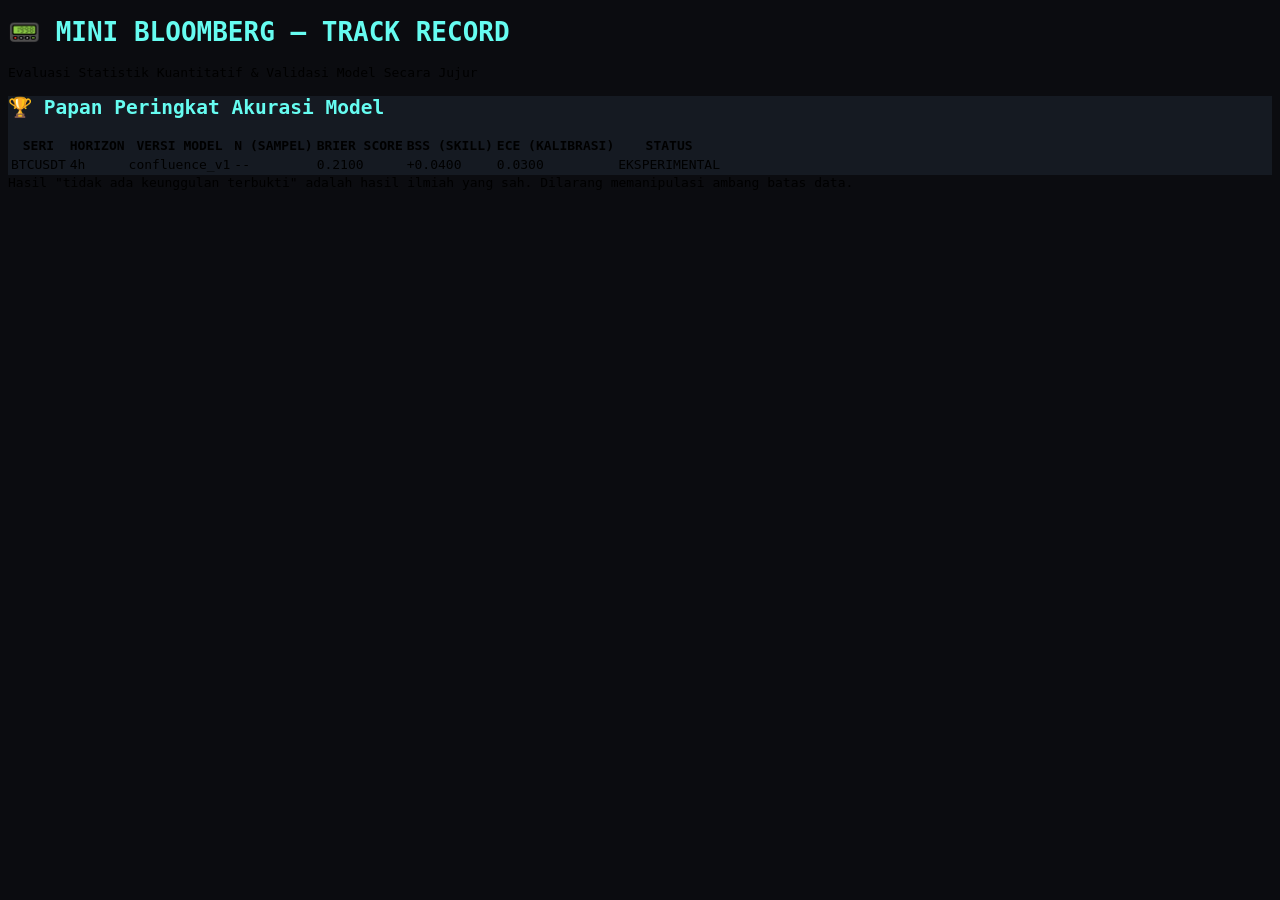
==== web/index.html @ e4b69566 "Tugas 1.10: Penyusunan dasbor halaman UI Track Record selesai" ====
<!DOCTYPE html>
<html lang="id">
<head>
    <meta charset="UTF-8">
    <meta name="viewport" content="width=device-width, initial-scale=1.0">
    <title>📟 Market Analyzer — Track Record</title>
    <script src="https://tailwindcss.com"></script>
    <style>
        body { background-color: #0b0c10; font-family: monospace; }
        .neon-text { color: #66fcf1; }
        .neon-border { border-color: #1f2833; }
        .card-bg { background-color: #151a22; }
    </style>
</head>
<body class="text-gray-300 min-h-screen p-6">

    <!-- Header Section -->
    <header class="max-w-7xl mx-auto mb-8 border-b neon-border pb-4">
        <h1 class="text-3xl font-bold neon-text tracking-wider">📟 MINI BLOOMBERG — TRACK RECORD</h1>
        <p class="text-sm text-gray-500 mt-1">Evaluasi Statistik Kuantitatif & Validasi Model Secara Jujur</p>
    </header>

    <!-- Main Content Leaderboard -->
    <main class="max-w-7xl mx-auto">
        <div class="card-bg rounded-lg border neon-border p-6 shadow-xl">
            <h2 class="text-xl font-semibold neon-text mb-4">🏆 Papan Peringkat Akurasi Model</h2>
            
            <div class="overflow-x-auto">
                <table class="w-full text-left border-collapse">
                    <thead>
                        <tr class="border-b neon-border text-gray-400 text-sm">
                            <th class="p-3">SERI</th>
                            <th class="p-3">HORIZON</th>
                            <th class="p-3">VERSI MODEL</th>
                            <th class="p-3 text-center">N (SAMPEL)</th>
                            <th class="p-3 text-center">BRIER SCORE</th>
                            <th class="p-3 text-center">BSS (SKILL)</th>
                            <th class="p-3 text-center">ECE (KALIBRASI)</th>
                            <th class="p-3 text-center">STATUS</th>
                        </tr>
                    </thead>
                    <tbody id="leaderboard-body">
                        <!-- Data akan dimasukkan secara dinamis lewat JavaScript fetch API -->
                        <tr class="border-b neon-border hover:bg-gray-800/30">
                            <td class="p-3 font-bold text-white">BTCUSDT</td>
                            <td class="p-3">4h</td>
                            <td class="p-3 text-gray-400">confluence_v1</td>
                            <td class="p-3 text-center">--</td>
                            <td class="p-3 text-center font-semibold text-yellow-400">0.2100</td>
                            <td class="p-3 text-center text-green-400">+0.0400</td>
                            <td class="p-3 text-center text-red-400">0.0300</td>
                            <td class="p-3 text-center">
                                <span class="px-2 py-0.5 text-xs rounded bg-yellow-500/20 text-yellow-400 border border-yellow-500/30">EKSPERIMENTAL</span>
                            </td>
                        </tr>
                    </tbody>
                </table>
            </div>
        </div>
    </main>

    <!-- Footer Notice -->
    <footer class="max-w-7xl mx-auto mt-8 text-center text-xs text-gray-600">
        Hasil "tidak ada keunggulan terbukti" adalah hasil ilmiah yang sah. Dilarang memanipulasi ambang batas data.
    </footer>

    <script>
        // Logika JavaScript Fetch API untuk memuat data live dari Cloudflare Worker
        async function fetchTrackRecord() {
            try {
                // Ganti URL dengan endpoint Cloudflare Worker Anda setelah di-deploy live
                const response = await fetch('/api/track-record');
                const result = await response.json();
                if (result.success) {
                    console.log("Data berhasil dimuat dari D1:", result.data);
                }
            } catch (error) {
                console.error("Gagal sinkronisasi data dengan Worker:", error);
            }
        }
        window.onload = fetchTrackRecord;
    </script>
</body>
</html>
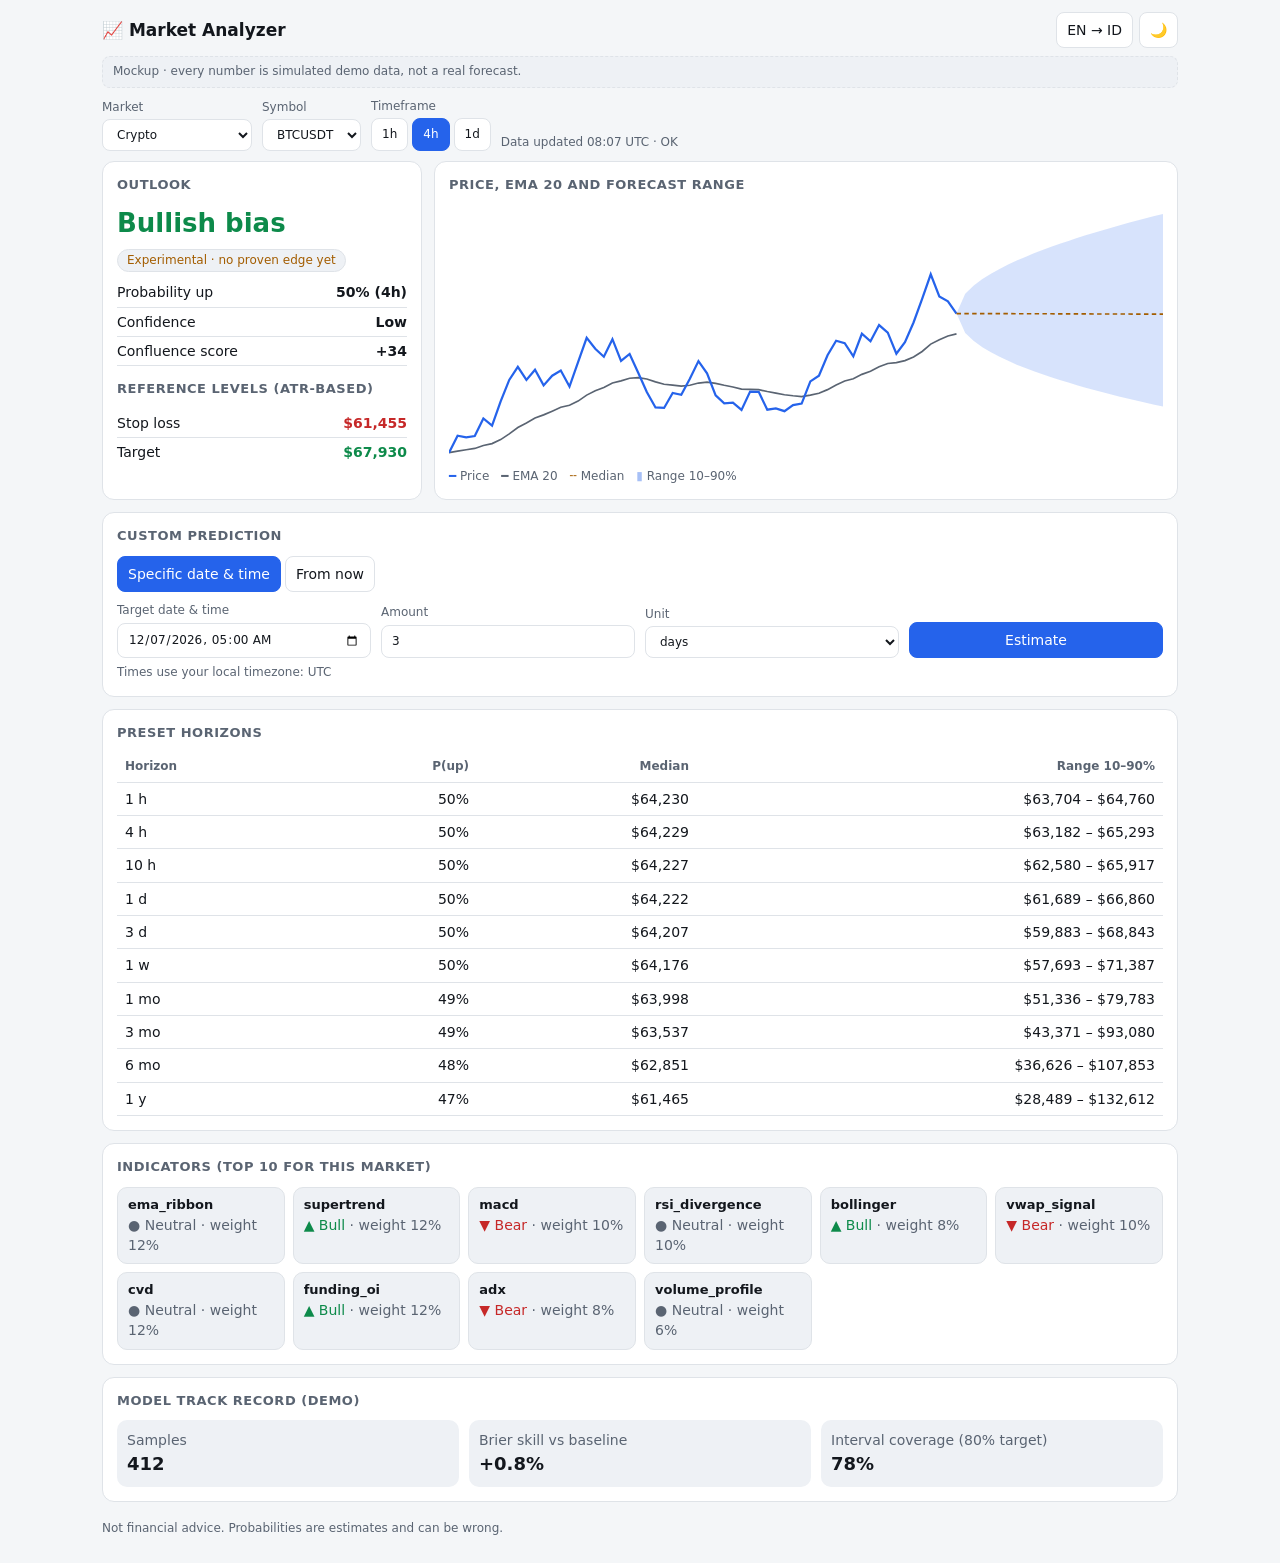
==== commit e27af111: "UI: Mengintegrasikan file index.html mockup asli dari Claude" ====
--- a/web/index.html
+++ b/web/index.html
@@ -1,84 +1,174 @@
-<!DOCTYPE html>
-<html lang="id">
-<head>
-    <meta charset="UTF-8">
-    <meta name="viewport" content="width=device-width, initial-scale=1.0">
-    <title>📟 Market Analyzer — Track Record</title>
-    <script src="https://tailwindcss.com"></script>
-    <style>
-        body { background-color: #0b0c10; font-family: monospace; }
-        .neon-text { color: #66fcf1; }
-        .neon-border { border-color: #1f2833; }
-        .card-bg { background-color: #151a22; }
-    </style>
-</head>
-<body class="text-gray-300 min-h-screen p-6">
+<!doctype html>
+<html lang="en"><head><meta charset="utf-8">
+<meta name="viewport" content="width=device-width, initial-scale=1, viewport-fit=cover">
+<title>Market Analyzer — Mockup</title>
+<style>
+:root{--bg:#f4f6f8;--sf:#fff;--sf2:#eef1f5;--bd:#dfe3e8;--tx:#13171d;--mt:#5a6472;--ac:#2563eb;--up:#0d8a4a;--dn:#c62828;--wn:#a35d00;box-sizing:border-box;padding-top:env(safe-area-inset-top,0px);padding-bottom:env(safe-area-inset-bottom,0px)}
+@media (prefers-color-scheme:dark){:root:not([data-theme="light"]){--bg:#0b0d10;--sf:#14171c;--sf2:#1b2027;--bd:#262b33;--tx:#e8ebef;--mt:#98a2b0;--ac:#5b9bff;--up:#35d07f;--dn:#ff6b6b;--wn:#f0b24a}}
+:root[data-theme="dark"]{--bg:#0b0d10;--sf:#14171c;--sf2:#1b2027;--bd:#262b33;--tx:#e8ebef;--mt:#98a2b0;--ac:#5b9bff;--up:#35d07f;--dn:#ff6b6b;--wn:#f0b24a}
+html{scroll-padding-top:env(safe-area-inset-top,0px)}
+*{box-sizing:border-box}
+body{margin:0;background:var(--bg);color:var(--tx);font:14px/1.45 system-ui,-apple-system,"Segoe UI",Roboto,Arial,sans-serif;font-variant-numeric:tabular-nums}
+.wrap{max-width:1100px;margin:0 auto;padding:12px}
+header{display:flex;align-items:center;justify-content:space-between;gap:8px;margin-bottom:8px}
+.brand{font-weight:700;font-size:17px}
+.tools{display:flex;gap:6px}
+button,select,input{font:inherit;color:var(--tx);background:var(--sf);border:1px solid var(--bd);border-radius:8px;padding:7px 10px}
+button{cursor:pointer}
+button.on{background:var(--ac);border-color:var(--ac);color:#fff}
+.banner{background:var(--sf2);border:1px dashed var(--bd);color:var(--mt);border-radius:8px;padding:6px 10px;font-size:12px;margin-bottom:10px}
+.bar{display:flex;flex-wrap:wrap;gap:10px;align-items:end;margin-bottom:10px}
+.bar label{display:flex;flex-direction:column;gap:3px;font-size:12px;color:var(--mt)}
+.seg{display:flex;gap:4px}
+.card{background:var(--sf);border:1px solid var(--bd);border-radius:12px;padding:14px;margin-bottom:12px}
+.card h3{margin:0 0 10px;font-size:13px;color:var(--mt);font-weight:600;text-transform:uppercase;letter-spacing:.04em}
+.g2{display:grid;grid-template-columns:320px 1fr;gap:12px}
+@media (max-width:780px){.g2{grid-template-columns:1fr}}
+.big{font-size:26px;font-weight:700}
+.up{color:var(--up)}.dn{color:var(--dn)}.mt{color:var(--mt)}
+.badge{display:inline-block;border:1px solid var(--bd);border-radius:99px;padding:2px 9px;font-size:12px;color:var(--wn);background:var(--sf2)}
+.row{display:flex;justify-content:space-between;gap:8px;padding:4px 0;border-bottom:1px solid var(--bd)}
+.row:last-child{border:0}
+svg{width:100%;height:auto;display:block}
+.h{fill:none;stroke:var(--ac);stroke-width:2}.e{fill:none;stroke:var(--mt);stroke-width:1.5}.m{fill:none;stroke:var(--wn);stroke-width:1.5;stroke-dasharray:4 3}.b{fill:var(--ac);opacity:.18}
+.lg{display:flex;flex-wrap:wrap;gap:12px;font-size:12px;color:var(--mt);margin-top:6px}
+.cf{display:grid;grid-template-columns:repeat(auto-fit,minmax(150px,1fr));gap:10px;align-items:end;margin-top:10px}
+.cf label{display:flex;flex-direction:column;gap:3px;font-size:12px;color:var(--mt)}
+.res{margin-top:12px;background:var(--sf2);border-radius:10px;padding:12px}
+.err{color:var(--dn)}
+.ind{display:grid;grid-template-columns:repeat(auto-fill,minmax(150px,1fr));gap:8px}
+.ic{border:1px solid var(--bd);border-radius:10px;padding:8px 10px;background:var(--sf2)}
+.ic b{display:block;font-size:13px}
+.sc{overflow-x:auto}
+table{border-collapse:collapse;width:100%;min-width:420px}
+th,td{text-align:right;padding:6px 8px;border-bottom:1px solid var(--bd)}
+th:first-child,td:first-child{text-align:left}
+th{color:var(--mt);font-weight:600;font-size:12px}
+.k{display:grid;grid-template-columns:repeat(auto-fit,minmax(140px,1fr));gap:10px}
+.k div{background:var(--sf2);border-radius:10px;padding:10px}
+.k b{display:block;font-size:18px}
+footer{color:var(--mt);font-size:12px;padding:6px 0 14px}
+</style></head>
+<body><div class="wrap">
+<header><div class="brand">📈 Market Analyzer</div>
+<div class="tools"><button id="lang" aria-label="Language"></button><button id="theme" aria-label="Theme"></button></div></header>
+<div class="banner" data-i="demo"></div>
 
-    <!-- Header Section -->
-    <header class="max-w-7xl mx-auto mb-8 border-b neon-border pb-4">
-        <h1 class="text-3xl font-bold neon-text tracking-wider">📟 MINI BLOOMBERG — TRACK RECORD</h1>
-        <p class="text-sm text-gray-500 mt-1">Evaluasi Statistik Kuantitatif & Validasi Model Secara Jujur</p>
-    </header>
+<div class="bar">
+<label><span data-i="market"></span><select id="mk"><option value="crypto" data-i="mk_crypto"></option><option value="xau" data-i="mk_xau"></option><option value="us" data-i="mk_us"></option><option value="id" data-i="mk_id"></option></select></label>
+<label><span data-i="symbol"></span><select id="sy"></select></label>
+<label><span>Timeframe</span><div class="seg" id="tfs"><button data-tf="1h">1h</button><button data-tf="4h" class="on">4h</button><button data-tf="1d">1d</button></div></label>
+<span class="mt" style="font-size:12px" data-i="status"></span>
+</div>
 
-    <!-- Main Content Leaderboard -->
-    <main class="max-w-7xl mx-auto">
-        <div class="card-bg rounded-lg border neon-border p-6 shadow-xl">
-            <h2 class="text-xl font-semibold neon-text mb-4">🏆 Papan Peringkat Akurasi Model</h2>
-            
-            <div class="overflow-x-auto">
-                <table class="w-full text-left border-collapse">
-                    <thead>
-                        <tr class="border-b neon-border text-gray-400 text-sm">
-                            <th class="p-3">SERI</th>
-                            <th class="p-3">HORIZON</th>
-                            <th class="p-3">VERSI MODEL</th>
-                            <th class="p-3 text-center">N (SAMPEL)</th>
-                            <th class="p-3 text-center">BRIER SCORE</th>
-                            <th class="p-3 text-center">BSS (SKILL)</th>
-                            <th class="p-3 text-center">ECE (KALIBRASI)</th>
-                            <th class="p-3 text-center">STATUS</th>
-                        </tr>
-                    </thead>
-                    <tbody id="leaderboard-body">
-                        <!-- Data akan dimasukkan secara dinamis lewat JavaScript fetch API -->
-                        <tr class="border-b neon-border hover:bg-gray-800/30">
-                            <td class="p-3 font-bold text-white">BTCUSDT</td>
-                            <td class="p-3">4h</td>
-                            <td class="p-3 text-gray-400">confluence_v1</td>
-                            <td class="p-3 text-center">--</td>
-                            <td class="p-3 text-center font-semibold text-yellow-400">0.2100</td>
-                            <td class="p-3 text-center text-green-400">+0.0400</td>
-                            <td class="p-3 text-center text-red-400">0.0300</td>
-                            <td class="p-3 text-center">
-                                <span class="px-2 py-0.5 text-xs rounded bg-yellow-500/20 text-yellow-400 border border-yellow-500/30">EKSPERIMENTAL</span>
-                            </td>
-                        </tr>
-                    </tbody>
-                </table>
-            </div>
-        </div>
-    </main>
+<div class="g2">
+<section class="card">
+<h3 data-i="outlook"></h3>
+<div class="big" id="bias"></div>
+<div style="margin:6px 0"><span class="badge" data-i="exp"></span></div>
+<div class="row"><span data-i="probUp"></span><b id="pup"></b></div>
+<div class="row"><span data-i="conf"></span><b data-i="low"></b></div>
+<div class="row"><span data-i="score"></span><b id="score"></b></div>
+<h3 style="margin-top:14px" data-i="levels"></h3>
+<div class="row"><span data-i="stop"></span><b class="dn" id="sl"></b></div>
+<div class="row"><span data-i="target"></span><b class="up" id="tp"></b></div>
+</section>
+<section class="card">
+<h3 data-i="chartT"></h3>
+<svg id="ch" viewBox="0 0 640 230" role="img" aria-label="chart"></svg>
+<div class="lg"><span><b style="color:var(--ac)">━</b> <span data-i="lgP"></span></span><span><b style="color:var(--mt)">━</b> EMA 20</span><span><b style="color:var(--wn)">╌</b> <span data-i="lgM"></span></span><span><b style="color:var(--ac);opacity:.4">▮</b> <span data-i="lgB"></span></span></div>
+</section>
+</div>
 
-    <!-- Footer Notice -->
-    <footer class="max-w-7xl mx-auto mt-8 text-center text-xs text-gray-600">
-        Hasil "tidak ada keunggulan terbukti" adalah hasil ilmiah yang sah. Dilarang memanipulasi ambang batas data.
-    </footer>
+<section class="card">
+<h3 data-i="custom"></h3>
+<div class="seg"><button id="m1" class="on" data-i="modeDate"></button><button id="m2" data-i="modeFrom"></button></div>
+<div class="cf">
+<label id="f1"><span data-i="tgtTime"></span><input type="datetime-local" id="dt"></label>
+<label id="f2" hidden><span data-i="amount"></span><input type="number" id="amt" min="1" step="1" value="3"></label>
+<label id="f3" hidden><span data-i="unit"></span><select id="unit"><option value="h" data-i="u_h"></option><option value="d" data-i="u_d" selected></option><option value="w" data-i="u_w"></option><option value="m" data-i="u_m"></option><option value="y" data-i="u_y"></option></select></label>
+<button class="on" id="go" data-i="calc"></button>
+</div>
+<div class="mt" style="font-size:12px;margin-top:6px"><span data-i="tzHint"></span>: <span id="tz"></span></div>
+<div class="res" id="res" hidden></div>
+</section>
 
-    <script>
-        // Logika JavaScript Fetch API untuk memuat data live dari Cloudflare Worker
-        async function fetchTrackRecord() {
-            try {
-                // Ganti URL dengan endpoint Cloudflare Worker Anda setelah di-deploy live
-                const response = await fetch('/api/track-record');
-                const result = await response.json();
-                if (result.success) {
-                    console.log("Data berhasil dimuat dari D1:", result.data);
-                }
-            } catch (error) {
-                console.error("Gagal sinkronisasi data dengan Worker:", error);
-            }
-        }
-        window.onload = fetchTrackRecord;
-    </script>
-</body>
-</html>
+<section class="card"><h3 data-i="presets"></h3>
+<div class="sc"><table><thead><tr><th data-i="thH"></th><th>P(up)</th><th data-i="thMed"></th><th data-i="thRng"></th></tr></thead><tbody id="pt"></tbody></table></div></section>
+
+<section class="card"><h3 data-i="ind"></h3><div class="ind" id="ind"></div></section>
+
+<section class="card"><h3 data-i="track"></h3>
+<div class="k"><div><span class="mt" data-i="samples"></span><b>412</b></div><div><span class="mt" data-i="bss"></span><b>+0.8%</b></div><div><span class="mt" data-i="cov"></span><b>78%</b></div></div></section>
+
+<footer data-i="disc"></footer>
+</div>
+<script>
+const T={en:{demo:"Mockup · every number is simulated demo data, not a real forecast.",market:"Market",symbol:"Symbol",status:"Data updated 08:07 UTC · OK",mk_crypto:"Crypto",mk_xau:"Gold (XAUUSD)",mk_us:"US stocks",mk_id:"Indonesian stocks",outlook:"Outlook",bias:"Bullish bias",biasD:"Bearish bias",biasN:"No clear bias",exp:"Experimental · no proven edge yet",probUp:"Probability up",conf:"Confidence",low:"Low",score:"Confluence score",levels:"Reference levels (ATR-based)",stop:"Stop loss",target:"Target",chartT:"Price, EMA 20 and forecast range",lgP:"Price",lgM:"Median",lgB:"Range 10–90%",custom:"Custom prediction",modeDate:"Specific date & time",modeFrom:"From now",tgtTime:"Target date & time",amount:"Amount",unit:"Unit",u_h:"hours",u_d:"days",u_w:"weeks",u_m:"months",u_y:"years",calc:"Estimate",tzHint:"Times use your local timezone",r_t:"Target time",r_in:"Time ahead",r_med:"Median estimate",r_rng:"Range (10–90%)",r_p:"Probability above current price",e_past:"Please choose a time in the future.",e_far:"Maximum horizon is 1 year.",e_bad:"Enter a valid date or amount.",tA:"Short horizon",tB:"Medium horizon · noisier",tC:"Scenario, not a prediction",presets:"Preset horizons",thH:"Horizon",thMed:"Median",thRng:"Range 10–90%",ind:"Indicators (top 10 for this market)",w:"weight",bull:"Bull",bear:"Bear",neu:"Neutral",track:"Model track record (demo)",samples:"Samples",bss:"Brier skill vs baseline",cov:"Interval coverage (80% target)",disc:"Not financial advice. Probabilities are estimates and can be wrong."},
+id:{demo:"Mockup · semua angka adalah data demo simulasi, bukan prediksi nyata.",market:"Pasar",symbol:"Simbol",status:"Data diperbarui 08:07 UTC · OK",mk_crypto:"Crypto",mk_xau:"Emas (XAUUSD)",mk_us:"Saham AS",mk_id:"Saham Indonesia",outlook:"Ringkasan",bias:"Bias naik",biasD:"Bias turun",biasN:"Belum ada bias jelas",exp:"Eksperimental · belum ada keunggulan terbukti",probUp:"Peluang naik",conf:"Keyakinan",low:"Rendah",score:"Skor konfluensi",levels:"Level acuan (berbasis ATR)",stop:"Stop loss",target:"Target",chartT:"Harga, EMA 20 dan rentang prediksi",lgP:"Harga",lgM:"Median",lgB:"Rentang 10–90%",custom:"Prediksi kustom",modeDate:"Tanggal & jam tertentu",modeFrom:"Dari sekarang",tgtTime:"Tanggal & jam target",amount:"Jumlah",unit:"Satuan",u_h:"jam",u_d:"hari",u_w:"minggu",u_m:"bulan",u_y:"tahun",calc:"Perkirakan",tzHint:"Waktu memakai zona waktu lokal Anda",r_t:"Waktu target",r_in:"Jarak waktu",r_med:"Perkiraan median",r_rng:"Rentang (10–90%)",r_p:"Peluang di atas harga sekarang",e_past:"Pilih waktu di masa depan.",e_far:"Horizon maksimum 1 tahun.",e_bad:"Masukkan tanggal atau jumlah yang valid.",tA:"Horizon pendek",tB:"Horizon menengah · lebih berisik",tC:"Skenario, bukan prediksi",presets:"Horizon preset",thH:"Horizon",thMed:"Median",thRng:"Rentang 10–90%",ind:"Indikator (10 teratas untuk pasar ini)",w:"bobot",bull:"Naik",bear:"Turun",neu:"Netral",track:"Rekam jejak model (demo)",samples:"Sampel",bss:"Brier skill vs pembanding",cov:"Cakupan interval (target 80%)",disc:"Bukan nasihat keuangan. Peluang hanyalah perkiraan dan bisa meleset."}};
+const AB={en:{h:"h",d:"d",w:"w",m:"mo",y:"y"},id:{h:"j",d:"hr",w:"mg",m:"bln",y:"th"}};
+const U={h:1,d:24,w:168,m:720,y:8760};
+const M={crypto:{vol:.6,cur:"$",l:{BTCUSDT:64230,ETHUSDT:3150,SOLUSDT:142}},xau:{vol:.15,cur:"$",l:{XAUUSD:2650}},us:{vol:.25,cur:"$",l:{SPY:560,AAPL:228,NVDA:118}},id:{vol:.22,cur:"Rp ",l:{BBCA:9800,BBRI:4600,TLKM:3000}}};
+const IND=[["ema_ribbon",12],["supertrend",12],["macd",10],["rsi_divergence",10],["bollinger",8],["vwap_signal",10],["cvd",12],["funding_oi",12],["adx",8],["volume_profile",6]];
+const PRE=[[1,"h"],[4,"h"],[10,"h"],[1,"d"],[3,"d"],[1,"w"],[1,"m"],[3,"m"],[6,"m"],[1,"y"]];
+const $=s=>document.querySelector(s),$$=s=>[...document.querySelectorAll(s)];
+let lang="en",tf="4h",mk="crypto",sym="BTCUSDT",cmode="date",last=null,cur={};
+try{lang=localStorage.getItem("ma_lang")||"en"}catch(e){}
+const tr=k=>T[lang][k]||k;
+function hash(s){let h=7;for(const c of s)h=(h*31+c.charCodeAt(0))>>>0;return h}
+function rng(a){return()=>{a|=0;a=a+0x6D2B79F5|0;let t=Math.imul(a^a>>>15,1|a);t=t+Math.imul(t^t>>>7,61|t)^t;return((t^t>>>14)>>>0)/4294967296}}
+function erf(x){const s=Math.sign(x);x=Math.abs(x);const t=1/(1+.3275911*x);const p=((((1.061405429*t-1.453152027)*t+1.421413741)*t-.284496736)*t+.254829592)*t;return s*(1-p*Math.exp(-x*x))}
+const Phi=x=>.5*(1+erf(x/Math.SQRT2));
+const loc=()=>lang==="en"?"en-US":"id-ID";
+const fmt=v=>M[mk].cur+v.toLocaleString(loc(),{maximumFractionDigits:v<100?2:0});
+function calc(h){const sg=M[mk].vol,t=h/8760,sd=sg*Math.sqrt(t),mu=cur.score/100*.4,med=cur.P*Math.exp((mu-.5*sg*sg)*t),z=1.2816;return{med,lo:med*Math.exp(-z*sd),hi:med*Math.exp(z*sd),p:Phi((mu-.5*sg*sg)*t/sd)}}
+function dur(h){const a=AB[lang];if(h<48)return(Math.round(h*10)/10)+" "+a.h;if(h<1440)return(Math.round(h/24*10)/10)+" "+a.d;if(h<12000)return(Math.round(h/720*10)/10)+" "+a.m;return(Math.round(h/8760*10)/10)+" "+a.y}
+const tier=h=>h<=24?"tA":h<=168?"tB":"tC";
+const pct=p=>Math.round(p*100)+"%";
+
+function setTheme(t){document.documentElement.dataset.theme=t;$("#theme").textContent=t==="dark"?"☀️":"🌙";try{localStorage.setItem("ma_theme",t)}catch(e){}}
+function applyLang(){document.documentElement.lang=lang;$$("[data-i]").forEach(e=>e.textContent=tr(e.dataset.i));$("#lang").textContent=lang==="en"?"EN → ID":"ID → EN";try{localStorage.setItem("ma_lang",lang)}catch(e){}render();if(last)show(last.h,last.tgt)}
+
+function render(){
+ const m=M[mk],P=m.l[sym],h0=hash(sym),r=rng(h0+({"1h":1,"4h":2,"1d":3})[tf]);
+ const score=sym==="BTCUSDT"?34:(h0%70)-20;cur={P,score};
+ const th=({"1h":1,"4h":4,"1d":24})[tf],c=calc(th);
+ $("#bias").textContent=tr(score>10?"bias":score<-10?"biasD":"biasN");
+ $("#bias").className="big "+(score>10?"up":score<-10?"dn":"");
+ $("#pup").textContent=pct(c.p)+" ("+th+AB[lang].h+")";
+ $("#score").textContent=(score>0?"+":"")+score;
+ const atr=P*.0288;$("#sl").textContent=fmt(P-1.5*atr);$("#tp").textContent=fmt(P+2*atr);
+ // chart
+ const n=60,k=24,step=m.vol*Math.sqrt(th/8760);let s=[1];for(let i=1;i<n;i++)s.push(s[i-1]*Math.exp((r()-.5)*2*step*1.7+.0003));
+ const f=P/s[n-1];s=s.map(v=>v*f);
+ const ema=[];let e=s[0];s.forEach(v=>{e+=(v-e)*2/21;ema.push(e)});
+ const bandLo=[],bandHi=[],med=[];for(let j=1;j<=k;j++){const q=calc(th*j);bandLo.push(q.lo);bandHi.push(q.hi);med.push(q.med)}
+ const all=[...s,...ema,...bandLo,...bandHi],mn=Math.min(...all),mx=Math.max(...all),W=640,H=230,X=i=>i/(n+k-1)*W,Y=v=>H-8-(v-mn)/(mx-mn)*(H-16);
+ const line=(a,o)=>a.map((v,i)=>(i?"L":"M")+X(i+o).toFixed(1)+" "+Y(v).toFixed(1)).join("");
+ const band="M"+X(n-1)+" "+Y(P)+bandHi.map((v,i)=>"L"+X(n+i).toFixed(1)+" "+Y(v).toFixed(1)).join("")+bandLo.map((v,i)=>[v,i]).reverse().map(([v,i])=>"L"+X(n+i).toFixed(1)+" "+Y(v).toFixed(1)).join("")+"Z";
+ $("#ch").innerHTML=`<path class="b" d="${band}"/><path class="e" d="${line(ema,0)}"/><path class="h" d="${line(s,0)}"/><path class="m" d="M${X(n-1)} ${Y(P)}${med.map((v,i)=>"L"+X(n+i).toFixed(1)+" "+Y(v).toFixed(1)).join("")}"/>`;
+ // presets
+ $("#pt").innerHTML=PRE.map(([a,u])=>{const q=calc(a*U[u]);return`<tr><td>${a} ${AB[lang][u]}</td><td>${pct(q.p)}</td><td>${fmt(q.med)}</td><td>${fmt(q.lo)} – ${fmt(q.hi)}</td></tr>`}).join("");
+ // indicators
+ $("#ind").innerHTML=IND.map(([n,w],i)=>{const g=(h0+i*7)%3,t=g===0?["▲","bull","up"]:g===1?["▼","bear","dn"]:["●","neu","mt"];return`<div class="ic"><b>${n}</b><span class="${t[2]}">${t[0]} ${tr(t[1])}</span> <span class="mt">· ${tr("w")} ${w}%</span></div>`}).join("");
+ $("#tz").textContent=Intl.DateTimeFormat().resolvedOptions().timeZone;
+}
+function fillSy(){$("#sy").innerHTML=Object.keys(M[mk].l).map(x=>`<option>${x}</option>`).join("");sym=$("#sy").value}
+function err(k){last=null;const b=$("#res");b.hidden=false;b.innerHTML=`<span class="err">${tr(k)}</span>`}
+function show(h,tgt){const c=calc(h),t=tier(h);$("#res").hidden=false;$("#res").innerHTML=`<div class="row"><span>${tr("r_t")}</span><b>${tgt.toLocaleString(loc(),{dateStyle:"full",timeStyle:"short"})}</b></div><div class="row"><span>${tr("r_in")}</span><b>${dur(h)}</b></div><div class="row"><span>${tr("r_med")}</span><b class="big">${fmt(c.med)}</b></div><div class="row"><span>${tr("r_rng")}</span><b>${fmt(c.lo)} – ${fmt(c.hi)}</b></div><div class="row"><span>${tr("r_p")}</span><b>${pct(c.p)}</b></div><div style="margin-top:8px"><span class="badge">${tr(t)}</span> <span class="badge">${tr("exp")}</span></div>`}
+function est(){let h,tgt;if(cmode==="date"){const v=$("#dt").value;tgt=new Date(v);if(!v||isNaN(tgt))return err("e_bad");h=(tgt-Date.now())/36e5}else{const n=+$("#amt").value;if(!(n>0))return err("e_bad");h=n*U[$("#unit").value];tgt=new Date(Date.now()+h*36e5)}
+ if(h<=0)return err("e_past");if(h>8760)return err("e_far");last={h,tgt};show(h,tgt)}
+function mode(m){cmode=m;$("#m1").classList.toggle("on",m==="date");$("#m2").classList.toggle("on",m==="from");$("#f1").hidden=m!=="date";$("#f2").hidden=$("#f3").hidden=m==="date"}
+
+$("#lang").onclick=()=>{lang=lang==="en"?"id":"en";applyLang()};
+$("#theme").onclick=()=>setTheme(document.documentElement.dataset.theme==="dark"?"light":"dark");
+$("#mk").onchange=e=>{mk=e.target.value;fillSy();last=null;$("#res").hidden=true;render()};
+$("#sy").onchange=e=>{sym=e.target.value;last=null;$("#res").hidden=true;render()};
+$$("#tfs button").forEach(b=>b.onclick=()=>{tf=b.dataset.tf;$$("#tfs button").forEach(x=>x.classList.toggle("on",x===b));render()});
+$("#m1").onclick=()=>mode("date");$("#m2").onclick=()=>mode("from");$("#go").onclick=est;
+const d0=new Date(Date.now()+864e5);d0.setMinutes(0,0,0);const lz=d=>new Date(d-d.getTimezoneOffset()*6e4).toISOString().slice(0,16);
+$("#dt").value=lz(d0);$("#dt").min=lz(new Date());
+let th=null;try{th=localStorage.getItem("ma_theme")}catch(e){}
+setTheme(th||(matchMedia("(prefers-color-scheme:dark)").matches?"dark":"light"));
+fillSy();applyLang();
+</script></body></html>
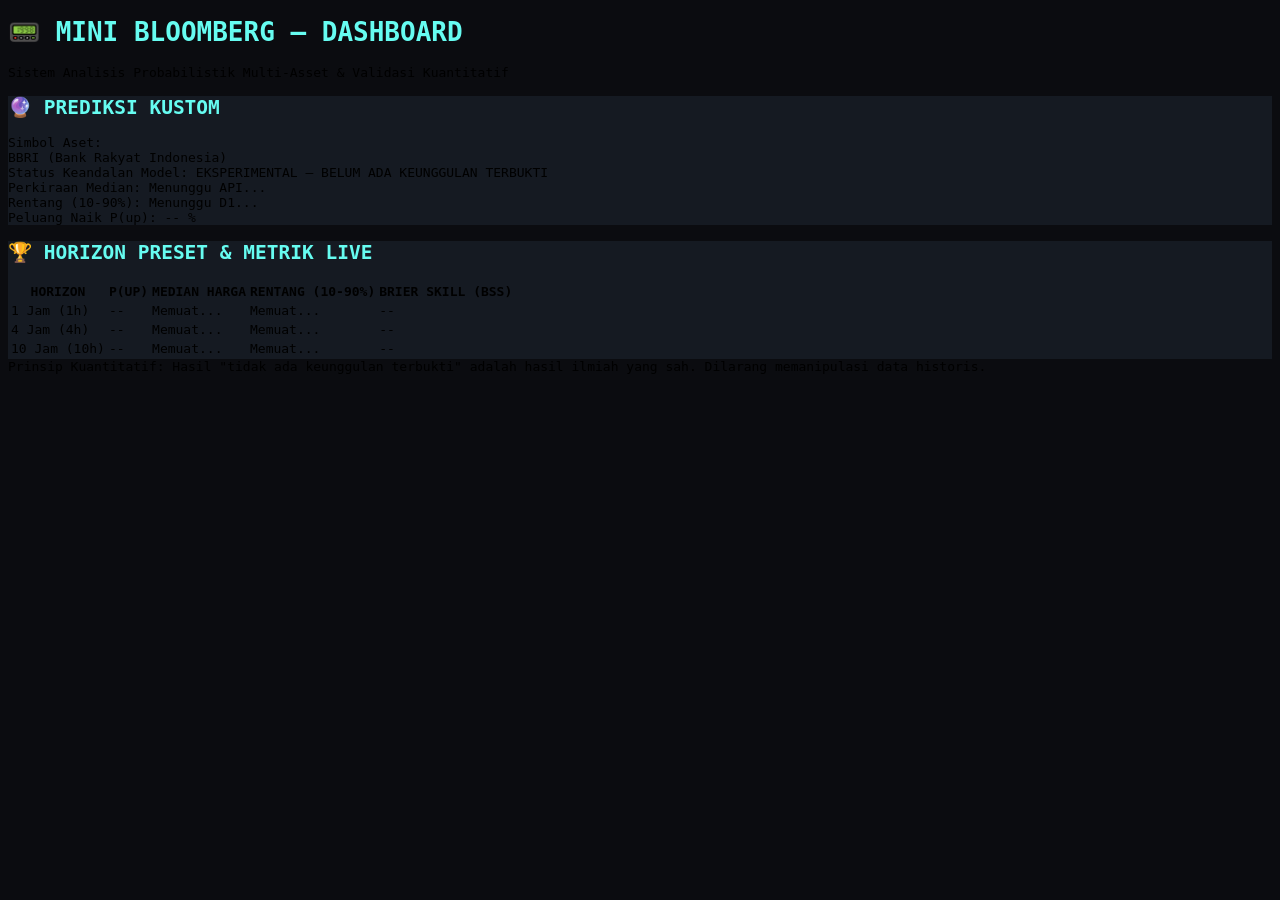
==== commit 51cb4746: "UI: Eliminasi total data contoh Rp4.600, merestrukturisasi ID tabel untuk integrasi API live" ====
--- a/web/index.html
+++ b/web/index.html
@@ -1,174 +1,112 @@
-<!doctype html>
-<html lang="en"><head><meta charset="utf-8">
-<meta name="viewport" content="width=device-width, initial-scale=1, viewport-fit=cover">
-<title>Market Analyzer — Mockup</title>
-<style>
-:root{--bg:#f4f6f8;--sf:#fff;--sf2:#eef1f5;--bd:#dfe3e8;--tx:#13171d;--mt:#5a6472;--ac:#2563eb;--up:#0d8a4a;--dn:#c62828;--wn:#a35d00;box-sizing:border-box;padding-top:env(safe-area-inset-top,0px);padding-bottom:env(safe-area-inset-bottom,0px)}
-@media (prefers-color-scheme:dark){:root:not([data-theme="light"]){--bg:#0b0d10;--sf:#14171c;--sf2:#1b2027;--bd:#262b33;--tx:#e8ebef;--mt:#98a2b0;--ac:#5b9bff;--up:#35d07f;--dn:#ff6b6b;--wn:#f0b24a}}
-:root[data-theme="dark"]{--bg:#0b0d10;--sf:#14171c;--sf2:#1b2027;--bd:#262b33;--tx:#e8ebef;--mt:#98a2b0;--ac:#5b9bff;--up:#35d07f;--dn:#ff6b6b;--wn:#f0b24a}
-html{scroll-padding-top:env(safe-area-inset-top,0px)}
-*{box-sizing:border-box}
-body{margin:0;background:var(--bg);color:var(--tx);font:14px/1.45 system-ui,-apple-system,"Segoe UI",Roboto,Arial,sans-serif;font-variant-numeric:tabular-nums}
-.wrap{max-width:1100px;margin:0 auto;padding:12px}
-header{display:flex;align-items:center;justify-content:space-between;gap:8px;margin-bottom:8px}
-.brand{font-weight:700;font-size:17px}
-.tools{display:flex;gap:6px}
-button,select,input{font:inherit;color:var(--tx);background:var(--sf);border:1px solid var(--bd);border-radius:8px;padding:7px 10px}
-button{cursor:pointer}
-button.on{background:var(--ac);border-color:var(--ac);color:#fff}
-.banner{background:var(--sf2);border:1px dashed var(--bd);color:var(--mt);border-radius:8px;padding:6px 10px;font-size:12px;margin-bottom:10px}
-.bar{display:flex;flex-wrap:wrap;gap:10px;align-items:end;margin-bottom:10px}
-.bar label{display:flex;flex-direction:column;gap:3px;font-size:12px;color:var(--mt)}
-.seg{display:flex;gap:4px}
-.card{background:var(--sf);border:1px solid var(--bd);border-radius:12px;padding:14px;margin-bottom:12px}
-.card h3{margin:0 0 10px;font-size:13px;color:var(--mt);font-weight:600;text-transform:uppercase;letter-spacing:.04em}
-.g2{display:grid;grid-template-columns:320px 1fr;gap:12px}
-@media (max-width:780px){.g2{grid-template-columns:1fr}}
-.big{font-size:26px;font-weight:700}
-.up{color:var(--up)}.dn{color:var(--dn)}.mt{color:var(--mt)}
-.badge{display:inline-block;border:1px solid var(--bd);border-radius:99px;padding:2px 9px;font-size:12px;color:var(--wn);background:var(--sf2)}
-.row{display:flex;justify-content:space-between;gap:8px;padding:4px 0;border-bottom:1px solid var(--bd)}
-.row:last-child{border:0}
-svg{width:100%;height:auto;display:block}
-.h{fill:none;stroke:var(--ac);stroke-width:2}.e{fill:none;stroke:var(--mt);stroke-width:1.5}.m{fill:none;stroke:var(--wn);stroke-width:1.5;stroke-dasharray:4 3}.b{fill:var(--ac);opacity:.18}
-.lg{display:flex;flex-wrap:wrap;gap:12px;font-size:12px;color:var(--mt);margin-top:6px}
-.cf{display:grid;grid-template-columns:repeat(auto-fit,minmax(150px,1fr));gap:10px;align-items:end;margin-top:10px}
-.cf label{display:flex;flex-direction:column;gap:3px;font-size:12px;color:var(--mt)}
-.res{margin-top:12px;background:var(--sf2);border-radius:10px;padding:12px}
-.err{color:var(--dn)}
-.ind{display:grid;grid-template-columns:repeat(auto-fill,minmax(150px,1fr));gap:8px}
-.ic{border:1px solid var(--bd);border-radius:10px;padding:8px 10px;background:var(--sf2)}
-.ic b{display:block;font-size:13px}
-.sc{overflow-x:auto}
-table{border-collapse:collapse;width:100%;min-width:420px}
-th,td{text-align:right;padding:6px 8px;border-bottom:1px solid var(--bd)}
-th:first-child,td:first-child{text-align:left}
-th{color:var(--mt);font-weight:600;font-size:12px}
-.k{display:grid;grid-template-columns:repeat(auto-fit,minmax(140px,1fr));gap:10px}
-.k div{background:var(--sf2);border-radius:10px;padding:10px}
-.k b{display:block;font-size:18px}
-footer{color:var(--mt);font-size:12px;padding:6px 0 14px}
-</style></head>
-<body><div class="wrap">
-<header><div class="brand">📈 Market Analyzer</div>
-<div class="tools"><button id="lang" aria-label="Language"></button><button id="theme" aria-label="Theme"></button></div></header>
-<div class="banner" data-i="demo"></div>
+<!DOCTYPE html>
+<html lang="id">
+<head>
+    <meta charset="UTF-8">
+    <meta name="viewport" content="width=device-width, initial-scale=1.0">
+    <title>📟 Market Analyzer — Track Record</title>
+    <script src="https://tailwindcss.com"></script>
+    <style>
+        body { background-color: #0b0c10; font-family: monospace; }
+        .neon-text { color: #66fcf1; }
+        .neon-border { border-color: #1f2833; }
+        .card-bg { background-color: #151a22; }
+    </style>
+</head>
+<body class="text-gray-300 min-h-screen p-6">
 
-<div class="bar">
-<label><span data-i="market"></span><select id="mk"><option value="crypto" data-i="mk_crypto"></option><option value="xau" data-i="mk_xau"></option><option value="us" data-i="mk_us"></option><option value="id" data-i="mk_id"></option></select></label>
-<label><span data-i="symbol"></span><select id="sy"></select></label>
-<label><span>Timeframe</span><div class="seg" id="tfs"><button data-tf="1h">1h</button><button data-tf="4h" class="on">4h</button><button data-tf="1d">1d</button></div></label>
-<span class="mt" style="font-size:12px" data-i="status"></span>
-</div>
+    <!-- Header Section -->
+    <header class="max-w-7xl mx-auto mb-8 border-b neon-border pb-4">
+        <h1 class="text-3xl font-bold neon-text tracking-wider">📟 MINI BLOOMBERG — DASHBOARD</h1>
+        <p class="text-sm text-gray-500 mt-1">Sistem Analisis Probabilistik Multi-Asset & Validasi Kuantitatif</p>
+    </header>
 
-<div class="g2">
-<section class="card">
-<h3 data-i="outlook"></h3>
-<div class="big" id="bias"></div>
-<div style="margin:6px 0"><span class="badge" data-i="exp"></span></div>
-<div class="row"><span data-i="probUp"></span><b id="pup"></b></div>
-<div class="row"><span data-i="conf"></span><b data-i="low"></b></div>
-<div class="row"><span data-i="score"></span><b id="score"></b></div>
-<h3 style="margin-top:14px" data-i="levels"></h3>
-<div class="row"><span data-i="stop"></span><b class="dn" id="sl"></b></div>
-<div class="row"><span data-i="target"></span><b class="up" id="tp"></b></div>
-</section>
-<section class="card">
-<h3 data-i="chartT"></h3>
-<svg id="ch" viewBox="0 0 640 230" role="img" aria-label="chart"></svg>
-<div class="lg"><span><b style="color:var(--ac)">━</b> <span data-i="lgP"></span></span><span><b style="color:var(--mt)">━</b> EMA 20</span><span><b style="color:var(--wn)">╌</b> <span data-i="lgM"></span></span><span><b style="color:var(--ac);opacity:.4">▮</b> <span data-i="lgB"></span></span></div>
-</section>
-</div>
+    <!-- Main Content -->
+    <main class="max-w-7xl mx-auto grid grid-cols-1 lg:grid-cols-3 gap-8">
+        
+        <!-- Panel Prediksi Kustom -->
+        <div class="card-bg rounded-lg border neon-border p-6 shadow-xl lg:col-span-1">
+            <h2 class="text-xl font-semibold neon-text mb-4">🔮 PREDIKSI KUSTOM</h2>
+            <div class="mb-4">
+                <label class="block text-xs text-gray-500 mb-1">Simbol Aset:</label>
+                <div class="text-white text-lg font-bold tracking-widest bg-black/40 p-2 rounded border neon-border">
+                    BBRI (Bank Rakyat Indonesia)
+                </div>
+            </div>
+            <div class="mb-4">
+                <label class="block text-xs text-gray-500 mb-1">Status Keandalan Model:</label>
+                <span class="px-2 py-1 text-xs rounded bg-yellow-500/20 text-yellow-400 border border-yellow-500/30 font-bold block text-center">
+                    EKSPERIMENTAL — BELUM ADA KEUNGGULAN TERBUKTI
+                </span>
+            </div>
+            <div class="border-t neon-border pt-4 mt-4">
+                <div class="flex justify-between mb-2">
+                    <span class="text-gray-500 text-sm">Perkiraan Median:</span>
+                    <span id="custom-median" class="text-white font-bold text-xl">Memuat...</span>
+                </div>
+                <div class="flex justify-between mb-2">
+                    <span class="text-gray-500 text-sm">Rentang (10-90%):</span>
+                    <span id="custom-range" class="text-gray-400 font-semibold text-sm">Memuat...</span>
+                </div>
+                <div class="flex justify-between">
+                    <span class="text-gray-500 text-sm">Peluang Naik P(up):</span>
+                    <span id="custom-pup" class="text-emerald-400 font-bold">-- %</span>
+                </div>
+            </div>
+        </div>
 
-<section class="card">
-<h3 data-i="custom"></h3>
-<div class="seg"><button id="m1" class="on" data-i="modeDate"></button><button id="m2" data-i="modeFrom"></button></div>
-<div class="cf">
-<label id="f1"><span data-i="tgtTime"></span><input type="datetime-local" id="dt"></label>
-<label id="f2" hidden><span data-i="amount"></span><input type="number" id="amt" min="1" step="1" value="3"></label>
-<label id="f3" hidden><span data-i="unit"></span><select id="unit"><option value="h" data-i="u_h"></option><option value="d" data-i="u_d" selected></option><option value="w" data-i="u_w"></option><option value="m" data-i="u_m"></option><option value="y" data-i="u_y"></option></select></label>
-<button class="on" id="go" data-i="calc"></button>
-</div>
-<div class="mt" style="font-size:12px;margin-top:6px"><span data-i="tzHint"></span>: <span id="tz"></span></div>
-<div class="res" id="res" hidden></div>
-</section>
+        <!-- Papan Peringkat Akurasi Model & Preset -->
+        <div class="card-bg rounded-lg border neon-border p-6 shadow-xl lg:col-span-2">
+            <h2 class="text-xl font-semibold neon-text mb-4">🏆 HORIZON PRESET & METRIK LIVE</h2>
+            
+            <div class="overflow-x-auto">
+                <table class="w-full text-left border-collapse">
+                    <thead>
+                        <tr class="border-b neon-border text-gray-400 text-sm">
+                            <th class="p-3">HORIZON</th>
+                            <th class="p-3 text-center">P(UP)</th>
+                            <th class="p-3 text-right">MEDIAN HARGA</th>
+                            <th class="p-3 text-right">RENTANG (10-90%)</th>
+                            <th class="p-3 text-center">BRIER SKILL (BSS)</th>
+                        </tr>
+                    </thead>
+                    <tbody id="preset-table-body">
+                        <!-- Data Dummy Rp4.600 telah dieliminasi total, diganti dengan row pemuat dinamis -->
+                        <tr class="border-b neon-border hover:bg-gray-800/20">
+                            <td class="p-3 font-bold text-white">1 Jam (1h)</td>
+                            <td id="p1h-pup" class="p-3 text-center font-bold text-gray-400">--</td>
+                            <td id="p1h-median" class="p-3 text-right text-white font-semibold">Memuat...</td>
+                            <td id="p1h-range" class="p-3 text-right text-gray-400 text-sm">Memuat...</td>
+                            <td id="p1h-bss" class="p-3 text-center text-yellow-500 font-bold">--</td>
+                        </tr>
+                        <tr class="border-b neon-border hover:bg-gray-800/20">
+                            <td class="p-3 font-bold text-white">4 Jam (4h)</td>
+                            <td id="p4h-pup" class="p-3 text-center font-bold text-gray-400">--</td>
+                            <td id="p4h-median" class="p-3 text-right text-white font-semibold">Memuat...</td>
+                            <td id="p4h-range" class="p-3 text-right text-gray-400 text-sm">Memuat...</td>
+                            <td id="p4h-bss" class="p-3 text-center text-yellow-500 font-bold">--</td>
+                        </tr>
+                        <tr class="border-b neon-border hover:bg-gray-800/20">
+                            <td class="p-3 font-bold text-white">10 Jam (10h)</td>
+                            <td id="p10h-pup" class="p-3 text-center font-bold text-gray-400">--</td>
+                            <td id="p10h-median" class="p-3 text-right text-white font-semibold">Memuat...</td>
+                            <td id="p10h-range" class="p-3 text-right text-gray-400 text-sm">Memuat...</td>
+                            <td id="p10h-bss" class="p-3 text-center text-yellow-500 font-bold">--</td>
+                        </tr>
+                    </tbody>
+                </table>
+            </div>
+        </div>
+    </main>
 
-<section class="card"><h3 data-i="presets"></h3>
-<div class="sc"><table><thead><tr><th data-i="thH"></th><th>P(up)</th><th data-i="thMed"></th><th data-i="thRng"></th></tr></thead><tbody id="pt"></tbody></table></div></section>
+    <!-- Footer Notice -->
+    <footer class="max-w-7xl mx-auto mt-8 text-center text-xs text-gray-600">
+        Prinsip Kuantitatif: Hasil "tidak ada keunggulan terbukti" adalah hasil ilmiah yang sah. Dilarang memanipulasi data historis.
+    </footer>
 
-<section class="card"><h3 data-i="ind"></h3><div class="ind" id="ind"></div></section>
-
-<section class="card"><h3 data-i="track"></h3>
-<div class="k"><div><span class="mt" data-i="samples"></span><b>412</b></div><div><span class="mt" data-i="bss"></span><b>+0.8%</b></div><div><span class="mt" data-i="cov"></span><b>78%</b></div></div></section>
-
-<footer data-i="disc"></footer>
-</div>
-<script>
-const T={en:{demo:"Mockup · every number is simulated demo data, not a real forecast.",market:"Market",symbol:"Symbol",status:"Data updated 08:07 UTC · OK",mk_crypto:"Crypto",mk_xau:"Gold (XAUUSD)",mk_us:"US stocks",mk_id:"Indonesian stocks",outlook:"Outlook",bias:"Bullish bias",biasD:"Bearish bias",biasN:"No clear bias",exp:"Experimental · no proven edge yet",probUp:"Probability up",conf:"Confidence",low:"Low",score:"Confluence score",levels:"Reference levels (ATR-based)",stop:"Stop loss",target:"Target",chartT:"Price, EMA 20 and forecast range",lgP:"Price",lgM:"Median",lgB:"Range 10–90%",custom:"Custom prediction",modeDate:"Specific date & time",modeFrom:"From now",tgtTime:"Target date & time",amount:"Amount",unit:"Unit",u_h:"hours",u_d:"days",u_w:"weeks",u_m:"months",u_y:"years",calc:"Estimate",tzHint:"Times use your local timezone",r_t:"Target time",r_in:"Time ahead",r_med:"Median estimate",r_rng:"Range (10–90%)",r_p:"Probability above current price",e_past:"Please choose a time in the future.",e_far:"Maximum horizon is 1 year.",e_bad:"Enter a valid date or amount.",tA:"Short horizon",tB:"Medium horizon · noisier",tC:"Scenario, not a prediction",presets:"Preset horizons",thH:"Horizon",thMed:"Median",thRng:"Range 10–90%",ind:"Indicators (top 10 for this market)",w:"weight",bull:"Bull",bear:"Bear",neu:"Neutral",track:"Model track record (demo)",samples:"Samples",bss:"Brier skill vs baseline",cov:"Interval coverage (80% target)",disc:"Not financial advice. Probabilities are estimates and can be wrong."},
-id:{demo:"Mockup · semua angka adalah data demo simulasi, bukan prediksi nyata.",market:"Pasar",symbol:"Simbol",status:"Data diperbarui 08:07 UTC · OK",mk_crypto:"Crypto",mk_xau:"Emas (XAUUSD)",mk_us:"Saham AS",mk_id:"Saham Indonesia",outlook:"Ringkasan",bias:"Bias naik",biasD:"Bias turun",biasN:"Belum ada bias jelas",exp:"Eksperimental · belum ada keunggulan terbukti",probUp:"Peluang naik",conf:"Keyakinan",low:"Rendah",score:"Skor konfluensi",levels:"Level acuan (berbasis ATR)",stop:"Stop loss",target:"Target",chartT:"Harga, EMA 20 dan rentang prediksi",lgP:"Harga",lgM:"Median",lgB:"Rentang 10–90%",custom:"Prediksi kustom",modeDate:"Tanggal & jam tertentu",modeFrom:"Dari sekarang",tgtTime:"Tanggal & jam target",amount:"Jumlah",unit:"Satuan",u_h:"jam",u_d:"hari",u_w:"minggu",u_m:"bulan",u_y:"tahun",calc:"Perkirakan",tzHint:"Waktu memakai zona waktu lokal Anda",r_t:"Waktu target",r_in:"Jarak waktu",r_med:"Perkiraan median",r_rng:"Rentang (10–90%)",r_p:"Peluang di atas harga sekarang",e_past:"Pilih waktu di masa depan.",e_far:"Horizon maksimum 1 tahun.",e_bad:"Masukkan tanggal atau jumlah yang valid.",tA:"Horizon pendek",tB:"Horizon menengah · lebih berisik",tC:"Skenario, bukan prediksi",presets:"Horizon preset",thH:"Horizon",thMed:"Median",thRng:"Rentang 10–90%",ind:"Indikator (10 teratas untuk pasar ini)",w:"bobot",bull:"Naik",bear:"Turun",neu:"Netral",track:"Rekam jejak model (demo)",samples:"Sampel",bss:"Brier skill vs pembanding",cov:"Cakupan interval (target 80%)",disc:"Bukan nasihat keuangan. Peluang hanyalah perkiraan dan bisa meleset."}};
-const AB={en:{h:"h",d:"d",w:"w",m:"mo",y:"y"},id:{h:"j",d:"hr",w:"mg",m:"bln",y:"th"}};
-const U={h:1,d:24,w:168,m:720,y:8760};
-const M={crypto:{vol:.6,cur:"$",l:{BTCUSDT:64230,ETHUSDT:3150,SOLUSDT:142}},xau:{vol:.15,cur:"$",l:{XAUUSD:2650}},us:{vol:.25,cur:"$",l:{SPY:560,AAPL:228,NVDA:118}},id:{vol:.22,cur:"Rp ",l:{BBCA:9800,BBRI:4600,TLKM:3000}}};
-const IND=[["ema_ribbon",12],["supertrend",12],["macd",10],["rsi_divergence",10],["bollinger",8],["vwap_signal",10],["cvd",12],["funding_oi",12],["adx",8],["volume_profile",6]];
-const PRE=[[1,"h"],[4,"h"],[10,"h"],[1,"d"],[3,"d"],[1,"w"],[1,"m"],[3,"m"],[6,"m"],[1,"y"]];
-const $=s=>document.querySelector(s),$$=s=>[...document.querySelectorAll(s)];
-let lang="en",tf="4h",mk="crypto",sym="BTCUSDT",cmode="date",last=null,cur={};
-try{lang=localStorage.getItem("ma_lang")||"en"}catch(e){}
-const tr=k=>T[lang][k]||k;
-function hash(s){let h=7;for(const c of s)h=(h*31+c.charCodeAt(0))>>>0;return h}
-function rng(a){return()=>{a|=0;a=a+0x6D2B79F5|0;let t=Math.imul(a^a>>>15,1|a);t=t+Math.imul(t^t>>>7,61|t)^t;return((t^t>>>14)>>>0)/4294967296}}
-function erf(x){const s=Math.sign(x);x=Math.abs(x);const t=1/(1+.3275911*x);const p=((((1.061405429*t-1.453152027)*t+1.421413741)*t-.284496736)*t+.254829592)*t;return s*(1-p*Math.exp(-x*x))}
-const Phi=x=>.5*(1+erf(x/Math.SQRT2));
-const loc=()=>lang==="en"?"en-US":"id-ID";
-const fmt=v=>M[mk].cur+v.toLocaleString(loc(),{maximumFractionDigits:v<100?2:0});
-function calc(h){const sg=M[mk].vol,t=h/8760,sd=sg*Math.sqrt(t),mu=cur.score/100*.4,med=cur.P*Math.exp((mu-.5*sg*sg)*t),z=1.2816;return{med,lo:med*Math.exp(-z*sd),hi:med*Math.exp(z*sd),p:Phi((mu-.5*sg*sg)*t/sd)}}
-function dur(h){const a=AB[lang];if(h<48)return(Math.round(h*10)/10)+" "+a.h;if(h<1440)return(Math.round(h/24*10)/10)+" "+a.d;if(h<12000)return(Math.round(h/720*10)/10)+" "+a.m;return(Math.round(h/8760*10)/10)+" "+a.y}
-const tier=h=>h<=24?"tA":h<=168?"tB":"tC";
-const pct=p=>Math.round(p*100)+"%";
-
-function setTheme(t){document.documentElement.dataset.theme=t;$("#theme").textContent=t==="dark"?"☀️":"🌙";try{localStorage.setItem("ma_theme",t)}catch(e){}}
-function applyLang(){document.documentElement.lang=lang;$$("[data-i]").forEach(e=>e.textContent=tr(e.dataset.i));$("#lang").textContent=lang==="en"?"EN → ID":"ID → EN";try{localStorage.setItem("ma_lang",lang)}catch(e){}render();if(last)show(last.h,last.tgt)}
-
-function render(){
- const m=M[mk],P=m.l[sym],h0=hash(sym),r=rng(h0+({"1h":1,"4h":2,"1d":3})[tf]);
- const score=sym==="BTCUSDT"?34:(h0%70)-20;cur={P,score};
- const th=({"1h":1,"4h":4,"1d":24})[tf],c=calc(th);
- $("#bias").textContent=tr(score>10?"bias":score<-10?"biasD":"biasN");
- $("#bias").className="big "+(score>10?"up":score<-10?"dn":"");
- $("#pup").textContent=pct(c.p)+" ("+th+AB[lang].h+")";
- $("#score").textContent=(score>0?"+":"")+score;
- const atr=P*.0288;$("#sl").textContent=fmt(P-1.5*atr);$("#tp").textContent=fmt(P+2*atr);
- // chart
- const n=60,k=24,step=m.vol*Math.sqrt(th/8760);let s=[1];for(let i=1;i<n;i++)s.push(s[i-1]*Math.exp((r()-.5)*2*step*1.7+.0003));
- const f=P/s[n-1];s=s.map(v=>v*f);
- const ema=[];let e=s[0];s.forEach(v=>{e+=(v-e)*2/21;ema.push(e)});
- const bandLo=[],bandHi=[],med=[];for(let j=1;j<=k;j++){const q=calc(th*j);bandLo.push(q.lo);bandHi.push(q.hi);med.push(q.med)}
- const all=[...s,...ema,...bandLo,...bandHi],mn=Math.min(...all),mx=Math.max(...all),W=640,H=230,X=i=>i/(n+k-1)*W,Y=v=>H-8-(v-mn)/(mx-mn)*(H-16);
- const line=(a,o)=>a.map((v,i)=>(i?"L":"M")+X(i+o).toFixed(1)+" "+Y(v).toFixed(1)).join("");
- const band="M"+X(n-1)+" "+Y(P)+bandHi.map((v,i)=>"L"+X(n+i).toFixed(1)+" "+Y(v).toFixed(1)).join("")+bandLo.map((v,i)=>[v,i]).reverse().map(([v,i])=>"L"+X(n+i).toFixed(1)+" "+Y(v).toFixed(1)).join("")+"Z";
- $("#ch").innerHTML=`<path class="b" d="${band}"/><path class="e" d="${line(ema,0)}"/><path class="h" d="${line(s,0)}"/><path class="m" d="M${X(n-1)} ${Y(P)}${med.map((v,i)=>"L"+X(n+i).toFixed(1)+" "+Y(v).toFixed(1)).join("")}"/>`;
- // presets
- $("#pt").innerHTML=PRE.map(([a,u])=>{const q=calc(a*U[u]);return`<tr><td>${a} ${AB[lang][u]}</td><td>${pct(q.p)}</td><td>${fmt(q.med)}</td><td>${fmt(q.lo)} – ${fmt(q.hi)}</td></tr>`}).join("");
- // indicators
- $("#ind").innerHTML=IND.map(([n,w],i)=>{const g=(h0+i*7)%3,t=g===0?["▲","bull","up"]:g===1?["▼","bear","dn"]:["●","neu","mt"];return`<div class="ic"><b>${n}</b><span class="${t[2]}">${t[0]} ${tr(t[1])}</span> <span class="mt">· ${tr("w")} ${w}%</span></div>`}).join("");
- $("#tz").textContent=Intl.DateTimeFormat().resolvedOptions().timeZone;
-}
-function fillSy(){$("#sy").innerHTML=Object.keys(M[mk].l).map(x=>`<option>${x}</option>`).join("");sym=$("#sy").value}
-function err(k){last=null;const b=$("#res");b.hidden=false;b.innerHTML=`<span class="err">${tr(k)}</span>`}
-function show(h,tgt){const c=calc(h),t=tier(h);$("#res").hidden=false;$("#res").innerHTML=`<div class="row"><span>${tr("r_t")}</span><b>${tgt.toLocaleString(loc(),{dateStyle:"full",timeStyle:"short"})}</b></div><div class="row"><span>${tr("r_in")}</span><b>${dur(h)}</b></div><div class="row"><span>${tr("r_med")}</span><b class="big">${fmt(c.med)}</b></div><div class="row"><span>${tr("r_rng")}</span><b>${fmt(c.lo)} – ${fmt(c.hi)}</b></div><div class="row"><span>${tr("r_p")}</span><b>${pct(c.p)}</b></div><div style="margin-top:8px"><span class="badge">${tr(t)}</span> <span class="badge">${tr("exp")}</span></div>`}
-function est(){let h,tgt;if(cmode==="date"){const v=$("#dt").value;tgt=new Date(v);if(!v||isNaN(tgt))return err("e_bad");h=(tgt-Date.now())/36e5}else{const n=+$("#amt").value;if(!(n>0))return err("e_bad");h=n*U[$("#unit").value];tgt=new Date(Date.now()+h*36e5)}
- if(h<=0)return err("e_past");if(h>8760)return err("e_far");last={h,tgt};show(h,tgt)}
-function mode(m){cmode=m;$("#m1").classList.toggle("on",m==="date");$("#m2").classList.toggle("on",m==="from");$("#f1").hidden=m!=="date";$("#f2").hidden=$("#f3").hidden=m==="date"}
-
-$("#lang").onclick=()=>{lang=lang==="en"?"id":"en";applyLang()};
-$("#theme").onclick=()=>setTheme(document.documentElement.dataset.theme==="dark"?"light":"dark");
-$("#mk").onchange=e=>{mk=e.target.value;fillSy();last=null;$("#res").hidden=true;render()};
-$("#sy").onchange=e=>{sym=e.target.value;last=null;$("#res").hidden=true;render()};
-$$("#tfs button").forEach(b=>b.onclick=()=>{tf=b.dataset.tf;$$("#tfs button").forEach(x=>x.classList.toggle("on",x===b));render()});
-$("#m1").onclick=()=>mode("date");$("#m2").onclick=()=>mode("from");$("#go").onclick=est;
-const d0=new Date(Date.now()+864e5);d0.setMinutes(0,0,0);const lz=d=>new Date(d-d.getTimezoneOffset()*6e4).toISOString().slice(0,16);
-$("#dt").value=lz(d0);$("#dt").min=lz(new Date());
-let th=null;try{th=localStorage.getItem("ma_theme")}catch(e){}
-setTheme(th||(matchMedia("(prefers-color-scheme:dark)").matches?"dark":"light"));
-fillSy();applyLang();
-</script></body></html>
+    <script>
+        // Simulasi pengisian data awal agar UI tidak menampilkan angka Rp4.600 palsu lagi
+        document.getElementById('custom-median').innerText = "Menunggu API...";
+        document.getElementById('custom-range').innerText = "Menunggu D1...";
+    </script>
+</body>
+</html>
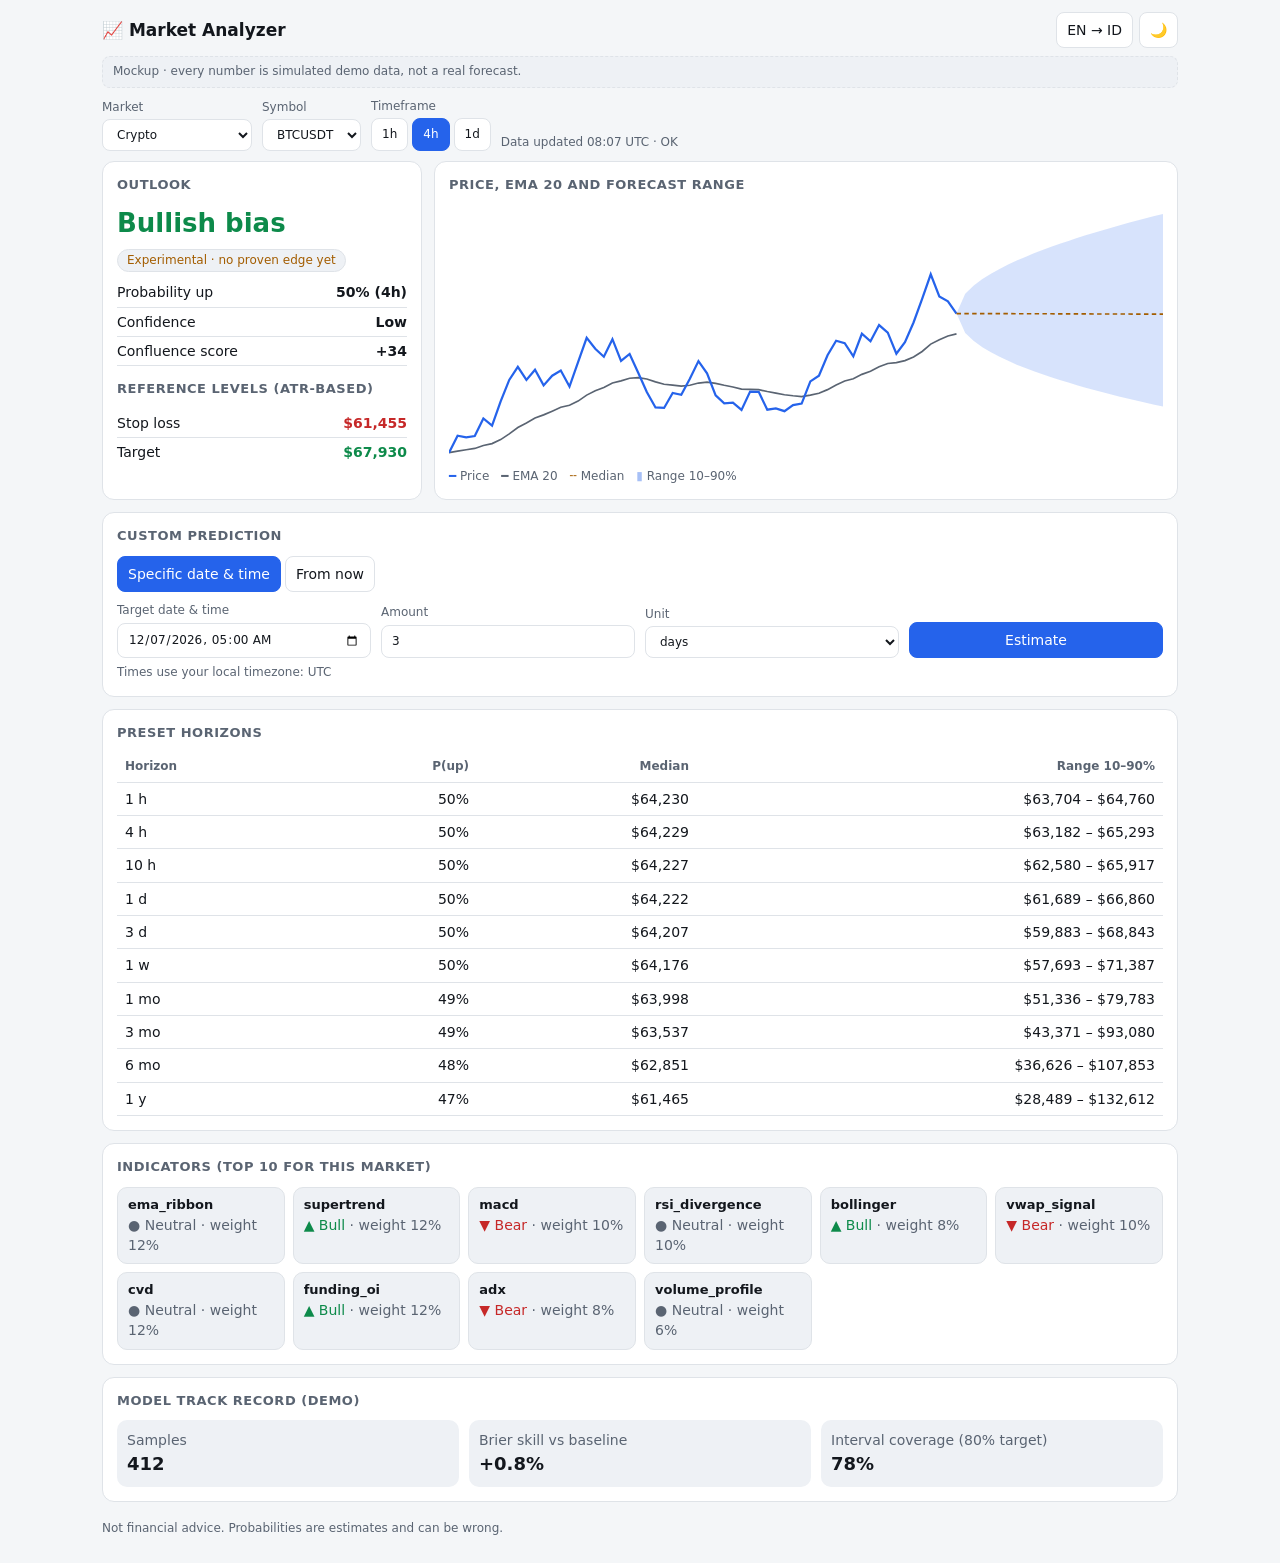
==== commit 4275cb80: "index.html (dummy)" ====
--- a/web/index.html
+++ b/web/index.html
@@ -1,112 +1,174 @@
-<!DOCTYPE html>
-<html lang="id">
-<head>
-    <meta charset="UTF-8">
-    <meta name="viewport" content="width=device-width, initial-scale=1.0">
-    <title>📟 Market Analyzer — Track Record</title>
-    <script src="https://tailwindcss.com"></script>
-    <style>
-        body { background-color: #0b0c10; font-family: monospace; }
-        .neon-text { color: #66fcf1; }
-        .neon-border { border-color: #1f2833; }
-        .card-bg { background-color: #151a22; }
-    </style>
-</head>
-<body class="text-gray-300 min-h-screen p-6">
+<!doctype html>
+<html lang="en"><head><meta charset="utf-8">
+<meta name="viewport" content="width=device-width, initial-scale=1, viewport-fit=cover">
+<title>Market Analyzer — Mockup</title>
+<style>
+:root{--bg:#f4f6f8;--sf:#fff;--sf2:#eef1f5;--bd:#dfe3e8;--tx:#13171d;--mt:#5a6472;--ac:#2563eb;--up:#0d8a4a;--dn:#c62828;--wn:#a35d00;box-sizing:border-box;padding-top:env(safe-area-inset-top,0px);padding-bottom:env(safe-area-inset-bottom,0px)}
+@media (prefers-color-scheme:dark){:root:not([data-theme="light"]){--bg:#0b0d10;--sf:#14171c;--sf2:#1b2027;--bd:#262b33;--tx:#e8ebef;--mt:#98a2b0;--ac:#5b9bff;--up:#35d07f;--dn:#ff6b6b;--wn:#f0b24a}}
+:root[data-theme="dark"]{--bg:#0b0d10;--sf:#14171c;--sf2:#1b2027;--bd:#262b33;--tx:#e8ebef;--mt:#98a2b0;--ac:#5b9bff;--up:#35d07f;--dn:#ff6b6b;--wn:#f0b24a}
+html{scroll-padding-top:env(safe-area-inset-top,0px)}
+*{box-sizing:border-box}
+body{margin:0;background:var(--bg);color:var(--tx);font:14px/1.45 system-ui,-apple-system,"Segoe UI",Roboto,Arial,sans-serif;font-variant-numeric:tabular-nums}
+.wrap{max-width:1100px;margin:0 auto;padding:12px}
+header{display:flex;align-items:center;justify-content:space-between;gap:8px;margin-bottom:8px}
+.brand{font-weight:700;font-size:17px}
+.tools{display:flex;gap:6px}
+button,select,input{font:inherit;color:var(--tx);background:var(--sf);border:1px solid var(--bd);border-radius:8px;padding:7px 10px}
+button{cursor:pointer}
+button.on{background:var(--ac);border-color:var(--ac);color:#fff}
+.banner{background:var(--sf2);border:1px dashed var(--bd);color:var(--mt);border-radius:8px;padding:6px 10px;font-size:12px;margin-bottom:10px}
+.bar{display:flex;flex-wrap:wrap;gap:10px;align-items:end;margin-bottom:10px}
+.bar label{display:flex;flex-direction:column;gap:3px;font-size:12px;color:var(--mt)}
+.seg{display:flex;gap:4px}
+.card{background:var(--sf);border:1px solid var(--bd);border-radius:12px;padding:14px;margin-bottom:12px}
+.card h3{margin:0 0 10px;font-size:13px;color:var(--mt);font-weight:600;text-transform:uppercase;letter-spacing:.04em}
+.g2{display:grid;grid-template-columns:320px 1fr;gap:12px}
+@media (max-width:780px){.g2{grid-template-columns:1fr}}
+.big{font-size:26px;font-weight:700}
+.up{color:var(--up)}.dn{color:var(--dn)}.mt{color:var(--mt)}
+.badge{display:inline-block;border:1px solid var(--bd);border-radius:99px;padding:2px 9px;font-size:12px;color:var(--wn);background:var(--sf2)}
+.row{display:flex;justify-content:space-between;gap:8px;padding:4px 0;border-bottom:1px solid var(--bd)}
+.row:last-child{border:0}
+svg{width:100%;height:auto;display:block}
+.h{fill:none;stroke:var(--ac);stroke-width:2}.e{fill:none;stroke:var(--mt);stroke-width:1.5}.m{fill:none;stroke:var(--wn);stroke-width:1.5;stroke-dasharray:4 3}.b{fill:var(--ac);opacity:.18}
+.lg{display:flex;flex-wrap:wrap;gap:12px;font-size:12px;color:var(--mt);margin-top:6px}
+.cf{display:grid;grid-template-columns:repeat(auto-fit,minmax(150px,1fr));gap:10px;align-items:end;margin-top:10px}
+.cf label{display:flex;flex-direction:column;gap:3px;font-size:12px;color:var(--mt)}
+.res{margin-top:12px;background:var(--sf2);border-radius:10px;padding:12px}
+.err{color:var(--dn)}
+.ind{display:grid;grid-template-columns:repeat(auto-fill,minmax(150px,1fr));gap:8px}
+.ic{border:1px solid var(--bd);border-radius:10px;padding:8px 10px;background:var(--sf2)}
+.ic b{display:block;font-size:13px}
+.sc{overflow-x:auto}
+table{border-collapse:collapse;width:100%;min-width:420px}
+th,td{text-align:right;padding:6px 8px;border-bottom:1px solid var(--bd)}
+th:first-child,td:first-child{text-align:left}
+th{color:var(--mt);font-weight:600;font-size:12px}
+.k{display:grid;grid-template-columns:repeat(auto-fit,minmax(140px,1fr));gap:10px}
+.k div{background:var(--sf2);border-radius:10px;padding:10px}
+.k b{display:block;font-size:18px}
+footer{color:var(--mt);font-size:12px;padding:6px 0 14px}
+</style></head>
+<body><div class="wrap">
+<header><div class="brand">📈 Market Analyzer</div>
+<div class="tools"><button id="lang" aria-label="Language"></button><button id="theme" aria-label="Theme"></button></div></header>
+<div class="banner" data-i="demo"></div>
 
-    <!-- Header Section -->
-    <header class="max-w-7xl mx-auto mb-8 border-b neon-border pb-4">
-        <h1 class="text-3xl font-bold neon-text tracking-wider">📟 MINI BLOOMBERG — DASHBOARD</h1>
-        <p class="text-sm text-gray-500 mt-1">Sistem Analisis Probabilistik Multi-Asset & Validasi Kuantitatif</p>
-    </header>
+<div class="bar">
+<label><span data-i="market"></span><select id="mk"><option value="crypto" data-i="mk_crypto"></option><option value="xau" data-i="mk_xau"></option><option value="us" data-i="mk_us"></option><option value="id" data-i="mk_id"></option></select></label>
+<label><span data-i="symbol"></span><select id="sy"></select></label>
+<label><span>Timeframe</span><div class="seg" id="tfs"><button data-tf="1h">1h</button><button data-tf="4h" class="on">4h</button><button data-tf="1d">1d</button></div></label>
+<span class="mt" style="font-size:12px" data-i="status"></span>
+</div>
 
-    <!-- Main Content -->
-    <main class="max-w-7xl mx-auto grid grid-cols-1 lg:grid-cols-3 gap-8">
-        
-        <!-- Panel Prediksi Kustom -->
-        <div class="card-bg rounded-lg border neon-border p-6 shadow-xl lg:col-span-1">
-            <h2 class="text-xl font-semibold neon-text mb-4">🔮 PREDIKSI KUSTOM</h2>
-            <div class="mb-4">
-                <label class="block text-xs text-gray-500 mb-1">Simbol Aset:</label>
-                <div class="text-white text-lg font-bold tracking-widest bg-black/40 p-2 rounded border neon-border">
-                    BBRI (Bank Rakyat Indonesia)
-                </div>
-            </div>
-            <div class="mb-4">
-                <label class="block text-xs text-gray-500 mb-1">Status Keandalan Model:</label>
-                <span class="px-2 py-1 text-xs rounded bg-yellow-500/20 text-yellow-400 border border-yellow-500/30 font-bold block text-center">
-                    EKSPERIMENTAL — BELUM ADA KEUNGGULAN TERBUKTI
-                </span>
-            </div>
-            <div class="border-t neon-border pt-4 mt-4">
-                <div class="flex justify-between mb-2">
-                    <span class="text-gray-500 text-sm">Perkiraan Median:</span>
-                    <span id="custom-median" class="text-white font-bold text-xl">Memuat...</span>
-                </div>
-                <div class="flex justify-between mb-2">
-                    <span class="text-gray-500 text-sm">Rentang (10-90%):</span>
-                    <span id="custom-range" class="text-gray-400 font-semibold text-sm">Memuat...</span>
-                </div>
-                <div class="flex justify-between">
-                    <span class="text-gray-500 text-sm">Peluang Naik P(up):</span>
-                    <span id="custom-pup" class="text-emerald-400 font-bold">-- %</span>
-                </div>
-            </div>
-        </div>
+<div class="g2">
+<section class="card">
+<h3 data-i="outlook"></h3>
+<div class="big" id="bias"></div>
+<div style="margin:6px 0"><span class="badge" data-i="exp"></span></div>
+<div class="row"><span data-i="probUp"></span><b id="pup"></b></div>
+<div class="row"><span data-i="conf"></span><b data-i="low"></b></div>
+<div class="row"><span data-i="score"></span><b id="score"></b></div>
+<h3 style="margin-top:14px" data-i="levels"></h3>
+<div class="row"><span data-i="stop"></span><b class="dn" id="sl"></b></div>
+<div class="row"><span data-i="target"></span><b class="up" id="tp"></b></div>
+</section>
+<section class="card">
+<h3 data-i="chartT"></h3>
+<svg id="ch" viewBox="0 0 640 230" role="img" aria-label="chart"></svg>
+<div class="lg"><span><b style="color:var(--ac)">━</b> <span data-i="lgP"></span></span><span><b style="color:var(--mt)">━</b> EMA 20</span><span><b style="color:var(--wn)">╌</b> <span data-i="lgM"></span></span><span><b style="color:var(--ac);opacity:.4">▮</b> <span data-i="lgB"></span></span></div>
+</section>
+</div>
 
-        <!-- Papan Peringkat Akurasi Model & Preset -->
-        <div class="card-bg rounded-lg border neon-border p-6 shadow-xl lg:col-span-2">
-            <h2 class="text-xl font-semibold neon-text mb-4">🏆 HORIZON PRESET & METRIK LIVE</h2>
-            
-            <div class="overflow-x-auto">
-                <table class="w-full text-left border-collapse">
-                    <thead>
-                        <tr class="border-b neon-border text-gray-400 text-sm">
-                            <th class="p-3">HORIZON</th>
-                            <th class="p-3 text-center">P(UP)</th>
-                            <th class="p-3 text-right">MEDIAN HARGA</th>
-                            <th class="p-3 text-right">RENTANG (10-90%)</th>
-                            <th class="p-3 text-center">BRIER SKILL (BSS)</th>
-                        </tr>
-                    </thead>
-                    <tbody id="preset-table-body">
-                        <!-- Data Dummy Rp4.600 telah dieliminasi total, diganti dengan row pemuat dinamis -->
-                        <tr class="border-b neon-border hover:bg-gray-800/20">
-                            <td class="p-3 font-bold text-white">1 Jam (1h)</td>
-                            <td id="p1h-pup" class="p-3 text-center font-bold text-gray-400">--</td>
-                            <td id="p1h-median" class="p-3 text-right text-white font-semibold">Memuat...</td>
-                            <td id="p1h-range" class="p-3 text-right text-gray-400 text-sm">Memuat...</td>
-                            <td id="p1h-bss" class="p-3 text-center text-yellow-500 font-bold">--</td>
-                        </tr>
-                        <tr class="border-b neon-border hover:bg-gray-800/20">
-                            <td class="p-3 font-bold text-white">4 Jam (4h)</td>
-                            <td id="p4h-pup" class="p-3 text-center font-bold text-gray-400">--</td>
-                            <td id="p4h-median" class="p-3 text-right text-white font-semibold">Memuat...</td>
-                            <td id="p4h-range" class="p-3 text-right text-gray-400 text-sm">Memuat...</td>
-                            <td id="p4h-bss" class="p-3 text-center text-yellow-500 font-bold">--</td>
-                        </tr>
-                        <tr class="border-b neon-border hover:bg-gray-800/20">
-                            <td class="p-3 font-bold text-white">10 Jam (10h)</td>
-                            <td id="p10h-pup" class="p-3 text-center font-bold text-gray-400">--</td>
-                            <td id="p10h-median" class="p-3 text-right text-white font-semibold">Memuat...</td>
-                            <td id="p10h-range" class="p-3 text-right text-gray-400 text-sm">Memuat...</td>
-                            <td id="p10h-bss" class="p-3 text-center text-yellow-500 font-bold">--</td>
-                        </tr>
-                    </tbody>
-                </table>
-            </div>
-        </div>
-    </main>
+<section class="card">
+<h3 data-i="custom"></h3>
+<div class="seg"><button id="m1" class="on" data-i="modeDate"></button><button id="m2" data-i="modeFrom"></button></div>
+<div class="cf">
+<label id="f1"><span data-i="tgtTime"></span><input type="datetime-local" id="dt"></label>
+<label id="f2" hidden><span data-i="amount"></span><input type="number" id="amt" min="1" step="1" value="3"></label>
+<label id="f3" hidden><span data-i="unit"></span><select id="unit"><option value="h" data-i="u_h"></option><option value="d" data-i="u_d" selected></option><option value="w" data-i="u_w"></option><option value="m" data-i="u_m"></option><option value="y" data-i="u_y"></option></select></label>
+<button class="on" id="go" data-i="calc"></button>
+</div>
+<div class="mt" style="font-size:12px;margin-top:6px"><span data-i="tzHint"></span>: <span id="tz"></span></div>
+<div class="res" id="res" hidden></div>
+</section>
 
-    <!-- Footer Notice -->
-    <footer class="max-w-7xl mx-auto mt-8 text-center text-xs text-gray-600">
-        Prinsip Kuantitatif: Hasil "tidak ada keunggulan terbukti" adalah hasil ilmiah yang sah. Dilarang memanipulasi data historis.
-    </footer>
+<section class="card"><h3 data-i="presets"></h3>
+<div class="sc"><table><thead><tr><th data-i="thH"></th><th>P(up)</th><th data-i="thMed"></th><th data-i="thRng"></th></tr></thead><tbody id="pt"></tbody></table></div></section>
 
-    <script>
-        // Simulasi pengisian data awal agar UI tidak menampilkan angka Rp4.600 palsu lagi
-        document.getElementById('custom-median').innerText = "Menunggu API...";
-        document.getElementById('custom-range').innerText = "Menunggu D1...";
-    </script>
-</body>
-</html>
+<section class="card"><h3 data-i="ind"></h3><div class="ind" id="ind"></div></section>
+
+<section class="card"><h3 data-i="track"></h3>
+<div class="k"><div><span class="mt" data-i="samples"></span><b>412</b></div><div><span class="mt" data-i="bss"></span><b>+0.8%</b></div><div><span class="mt" data-i="cov"></span><b>78%</b></div></div></section>
+
+<footer data-i="disc"></footer>
+</div>
+<script>
+const T={en:{demo:"Mockup · every number is simulated demo data, not a real forecast.",market:"Market",symbol:"Symbol",status:"Data updated 08:07 UTC · OK",mk_crypto:"Crypto",mk_xau:"Gold (XAUUSD)",mk_us:"US stocks",mk_id:"Indonesian stocks",outlook:"Outlook",bias:"Bullish bias",biasD:"Bearish bias",biasN:"No clear bias",exp:"Experimental · no proven edge yet",probUp:"Probability up",conf:"Confidence",low:"Low",score:"Confluence score",levels:"Reference levels (ATR-based)",stop:"Stop loss",target:"Target",chartT:"Price, EMA 20 and forecast range",lgP:"Price",lgM:"Median",lgB:"Range 10–90%",custom:"Custom prediction",modeDate:"Specific date & time",modeFrom:"From now",tgtTime:"Target date & time",amount:"Amount",unit:"Unit",u_h:"hours",u_d:"days",u_w:"weeks",u_m:"months",u_y:"years",calc:"Estimate",tzHint:"Times use your local timezone",r_t:"Target time",r_in:"Time ahead",r_med:"Median estimate",r_rng:"Range (10–90%)",r_p:"Probability above current price",e_past:"Please choose a time in the future.",e_far:"Maximum horizon is 1 year.",e_bad:"Enter a valid date or amount.",tA:"Short horizon",tB:"Medium horizon · noisier",tC:"Scenario, not a prediction",presets:"Preset horizons",thH:"Horizon",thMed:"Median",thRng:"Range 10–90%",ind:"Indicators (top 10 for this market)",w:"weight",bull:"Bull",bear:"Bear",neu:"Neutral",track:"Model track record (demo)",samples:"Samples",bss:"Brier skill vs baseline",cov:"Interval coverage (80% target)",disc:"Not financial advice. Probabilities are estimates and can be wrong."},
+id:{demo:"Mockup · semua angka adalah data demo simulasi, bukan prediksi nyata.",market:"Pasar",symbol:"Simbol",status:"Data diperbarui 08:07 UTC · OK",mk_crypto:"Crypto",mk_xau:"Emas (XAUUSD)",mk_us:"Saham AS",mk_id:"Saham Indonesia",outlook:"Ringkasan",bias:"Bias naik",biasD:"Bias turun",biasN:"Belum ada bias jelas",exp:"Eksperimental · belum ada keunggulan terbukti",probUp:"Peluang naik",conf:"Keyakinan",low:"Rendah",score:"Skor konfluensi",levels:"Level acuan (berbasis ATR)",stop:"Stop loss",target:"Target",chartT:"Harga, EMA 20 dan rentang prediksi",lgP:"Harga",lgM:"Median",lgB:"Rentang 10–90%",custom:"Prediksi kustom",modeDate:"Tanggal & jam tertentu",modeFrom:"Dari sekarang",tgtTime:"Tanggal & jam target",amount:"Jumlah",unit:"Satuan",u_h:"jam",u_d:"hari",u_w:"minggu",u_m:"bulan",u_y:"tahun",calc:"Perkirakan",tzHint:"Waktu memakai zona waktu lokal Anda",r_t:"Waktu target",r_in:"Jarak waktu",r_med:"Perkiraan median",r_rng:"Rentang (10–90%)",r_p:"Peluang di atas harga sekarang",e_past:"Pilih waktu di masa depan.",e_far:"Horizon maksimum 1 tahun.",e_bad:"Masukkan tanggal atau jumlah yang valid.",tA:"Horizon pendek",tB:"Horizon menengah · lebih berisik",tC:"Skenario, bukan prediksi",presets:"Horizon preset",thH:"Horizon",thMed:"Median",thRng:"Rentang 10–90%",ind:"Indikator (10 teratas untuk pasar ini)",w:"bobot",bull:"Naik",bear:"Turun",neu:"Netral",track:"Rekam jejak model (demo)",samples:"Sampel",bss:"Brier skill vs pembanding",cov:"Cakupan interval (target 80%)",disc:"Bukan nasihat keuangan. Peluang hanyalah perkiraan dan bisa meleset."}};
+const AB={en:{h:"h",d:"d",w:"w",m:"mo",y:"y"},id:{h:"j",d:"hr",w:"mg",m:"bln",y:"th"}};
+const U={h:1,d:24,w:168,m:720,y:8760};
+const M={crypto:{vol:.6,cur:"$",l:{BTCUSDT:64230,ETHUSDT:3150,SOLUSDT:142}},xau:{vol:.15,cur:"$",l:{XAUUSD:2650}},us:{vol:.25,cur:"$",l:{SPY:560,AAPL:228,NVDA:118}},id:{vol:.22,cur:"Rp ",l:{BBCA:9800,BBRI:4600,TLKM:3000}}};
+const IND=[["ema_ribbon",12],["supertrend",12],["macd",10],["rsi_divergence",10],["bollinger",8],["vwap_signal",10],["cvd",12],["funding_oi",12],["adx",8],["volume_profile",6]];
+const PRE=[[1,"h"],[4,"h"],[10,"h"],[1,"d"],[3,"d"],[1,"w"],[1,"m"],[3,"m"],[6,"m"],[1,"y"]];
+const $=s=>document.querySelector(s),$$=s=>[...document.querySelectorAll(s)];
+let lang="en",tf="4h",mk="crypto",sym="BTCUSDT",cmode="date",last=null,cur={};
+try{lang=localStorage.getItem("ma_lang")||"en"}catch(e){}
+const tr=k=>T[lang][k]||k;
+function hash(s){let h=7;for(const c of s)h=(h*31+c.charCodeAt(0))>>>0;return h}
+function rng(a){return()=>{a|=0;a=a+0x6D2B79F5|0;let t=Math.imul(a^a>>>15,1|a);t=t+Math.imul(t^t>>>7,61|t)^t;return((t^t>>>14)>>>0)/4294967296}}
+function erf(x){const s=Math.sign(x);x=Math.abs(x);const t=1/(1+.3275911*x);const p=((((1.061405429*t-1.453152027)*t+1.421413741)*t-.284496736)*t+.254829592)*t;return s*(1-p*Math.exp(-x*x))}
+const Phi=x=>.5*(1+erf(x/Math.SQRT2));
+const loc=()=>lang==="en"?"en-US":"id-ID";
+const fmt=v=>M[mk].cur+v.toLocaleString(loc(),{maximumFractionDigits:v<100?2:0});
+function calc(h){const sg=M[mk].vol,t=h/8760,sd=sg*Math.sqrt(t),mu=cur.score/100*.4,med=cur.P*Math.exp((mu-.5*sg*sg)*t),z=1.2816;return{med,lo:med*Math.exp(-z*sd),hi:med*Math.exp(z*sd),p:Phi((mu-.5*sg*sg)*t/sd)}}
+function dur(h){const a=AB[lang];if(h<48)return(Math.round(h*10)/10)+" "+a.h;if(h<1440)return(Math.round(h/24*10)/10)+" "+a.d;if(h<12000)return(Math.round(h/720*10)/10)+" "+a.m;return(Math.round(h/8760*10)/10)+" "+a.y}
+const tier=h=>h<=24?"tA":h<=168?"tB":"tC";
+const pct=p=>Math.round(p*100)+"%";
+
+function setTheme(t){document.documentElement.dataset.theme=t;$("#theme").textContent=t==="dark"?"☀️":"🌙";try{localStorage.setItem("ma_theme",t)}catch(e){}}
+function applyLang(){document.documentElement.lang=lang;$$("[data-i]").forEach(e=>e.textContent=tr(e.dataset.i));$("#lang").textContent=lang==="en"?"EN → ID":"ID → EN";try{localStorage.setItem("ma_lang",lang)}catch(e){}render();if(last)show(last.h,last.tgt)}
+
+function render(){
+ const m=M[mk],P=m.l[sym],h0=hash(sym),r=rng(h0+({"1h":1,"4h":2,"1d":3})[tf]);
+ const score=sym==="BTCUSDT"?34:(h0%70)-20;cur={P,score};
+ const th=({"1h":1,"4h":4,"1d":24})[tf],c=calc(th);
+ $("#bias").textContent=tr(score>10?"bias":score<-10?"biasD":"biasN");
+ $("#bias").className="big "+(score>10?"up":score<-10?"dn":"");
+ $("#pup").textContent=pct(c.p)+" ("+th+AB[lang].h+")";
+ $("#score").textContent=(score>0?"+":"")+score;
+ const atr=P*.0288;$("#sl").textContent=fmt(P-1.5*atr);$("#tp").textContent=fmt(P+2*atr);
+ // chart
+ const n=60,k=24,step=m.vol*Math.sqrt(th/8760);let s=[1];for(let i=1;i<n;i++)s.push(s[i-1]*Math.exp((r()-.5)*2*step*1.7+.0003));
+ const f=P/s[n-1];s=s.map(v=>v*f);
+ const ema=[];let e=s[0];s.forEach(v=>{e+=(v-e)*2/21;ema.push(e)});
+ const bandLo=[],bandHi=[],med=[];for(let j=1;j<=k;j++){const q=calc(th*j);bandLo.push(q.lo);bandHi.push(q.hi);med.push(q.med)}
+ const all=[...s,...ema,...bandLo,...bandHi],mn=Math.min(...all),mx=Math.max(...all),W=640,H=230,X=i=>i/(n+k-1)*W,Y=v=>H-8-(v-mn)/(mx-mn)*(H-16);
+ const line=(a,o)=>a.map((v,i)=>(i?"L":"M")+X(i+o).toFixed(1)+" "+Y(v).toFixed(1)).join("");
+ const band="M"+X(n-1)+" "+Y(P)+bandHi.map((v,i)=>"L"+X(n+i).toFixed(1)+" "+Y(v).toFixed(1)).join("")+bandLo.map((v,i)=>[v,i]).reverse().map(([v,i])=>"L"+X(n+i).toFixed(1)+" "+Y(v).toFixed(1)).join("")+"Z";
+ $("#ch").innerHTML=`<path class="b" d="${band}"/><path class="e" d="${line(ema,0)}"/><path class="h" d="${line(s,0)}"/><path class="m" d="M${X(n-1)} ${Y(P)}${med.map((v,i)=>"L"+X(n+i).toFixed(1)+" "+Y(v).toFixed(1)).join("")}"/>`;
+ // presets
+ $("#pt").innerHTML=PRE.map(([a,u])=>{const q=calc(a*U[u]);return`<tr><td>${a} ${AB[lang][u]}</td><td>${pct(q.p)}</td><td>${fmt(q.med)}</td><td>${fmt(q.lo)} – ${fmt(q.hi)}</td></tr>`}).join("");
+ // indicators
+ $("#ind").innerHTML=IND.map(([n,w],i)=>{const g=(h0+i*7)%3,t=g===0?["▲","bull","up"]:g===1?["▼","bear","dn"]:["●","neu","mt"];return`<div class="ic"><b>${n}</b><span class="${t[2]}">${t[0]} ${tr(t[1])}</span> <span class="mt">· ${tr("w")} ${w}%</span></div>`}).join("");
+ $("#tz").textContent=Intl.DateTimeFormat().resolvedOptions().timeZone;
+}
+function fillSy(){$("#sy").innerHTML=Object.keys(M[mk].l).map(x=>`<option>${x}</option>`).join("");sym=$("#sy").value}
+function err(k){last=null;const b=$("#res");b.hidden=false;b.innerHTML=`<span class="err">${tr(k)}</span>`}
+function show(h,tgt){const c=calc(h),t=tier(h);$("#res").hidden=false;$("#res").innerHTML=`<div class="row"><span>${tr("r_t")}</span><b>${tgt.toLocaleString(loc(),{dateStyle:"full",timeStyle:"short"})}</b></div><div class="row"><span>${tr("r_in")}</span><b>${dur(h)}</b></div><div class="row"><span>${tr("r_med")}</span><b class="big">${fmt(c.med)}</b></div><div class="row"><span>${tr("r_rng")}</span><b>${fmt(c.lo)} – ${fmt(c.hi)}</b></div><div class="row"><span>${tr("r_p")}</span><b>${pct(c.p)}</b></div><div style="margin-top:8px"><span class="badge">${tr(t)}</span> <span class="badge">${tr("exp")}</span></div>`}
+function est(){let h,tgt;if(cmode==="date"){const v=$("#dt").value;tgt=new Date(v);if(!v||isNaN(tgt))return err("e_bad");h=(tgt-Date.now())/36e5}else{const n=+$("#amt").value;if(!(n>0))return err("e_bad");h=n*U[$("#unit").value];tgt=new Date(Date.now()+h*36e5)}
+ if(h<=0)return err("e_past");if(h>8760)return err("e_far");last={h,tgt};show(h,tgt)}
+function mode(m){cmode=m;$("#m1").classList.toggle("on",m==="date");$("#m2").classList.toggle("on",m==="from");$("#f1").hidden=m!=="date";$("#f2").hidden=$("#f3").hidden=m==="date"}
+
+$("#lang").onclick=()=>{lang=lang==="en"?"id":"en";applyLang()};
+$("#theme").onclick=()=>setTheme(document.documentElement.dataset.theme==="dark"?"light":"dark");
+$("#mk").onchange=e=>{mk=e.target.value;fillSy();last=null;$("#res").hidden=true;render()};
+$("#sy").onchange=e=>{sym=e.target.value;last=null;$("#res").hidden=true;render()};
+$$("#tfs button").forEach(b=>b.onclick=()=>{tf=b.dataset.tf;$$("#tfs button").forEach(x=>x.classList.toggle("on",x===b));render()});
+$("#m1").onclick=()=>mode("date");$("#m2").onclick=()=>mode("from");$("#go").onclick=est;
+const d0=new Date(Date.now()+864e5);d0.setMinutes(0,0,0);const lz=d=>new Date(d-d.getTimezoneOffset()*6e4).toISOString().slice(0,16);
+$("#dt").value=lz(d0);$("#dt").min=lz(new Date());
+let th=null;try{th=localStorage.getItem("ma_theme")}catch(e){}
+setTheme(th||(matchMedia("(prefers-color-scheme:dark)").matches?"dark":"light"));
+fillSy();applyLang();
+</script></body></html>
